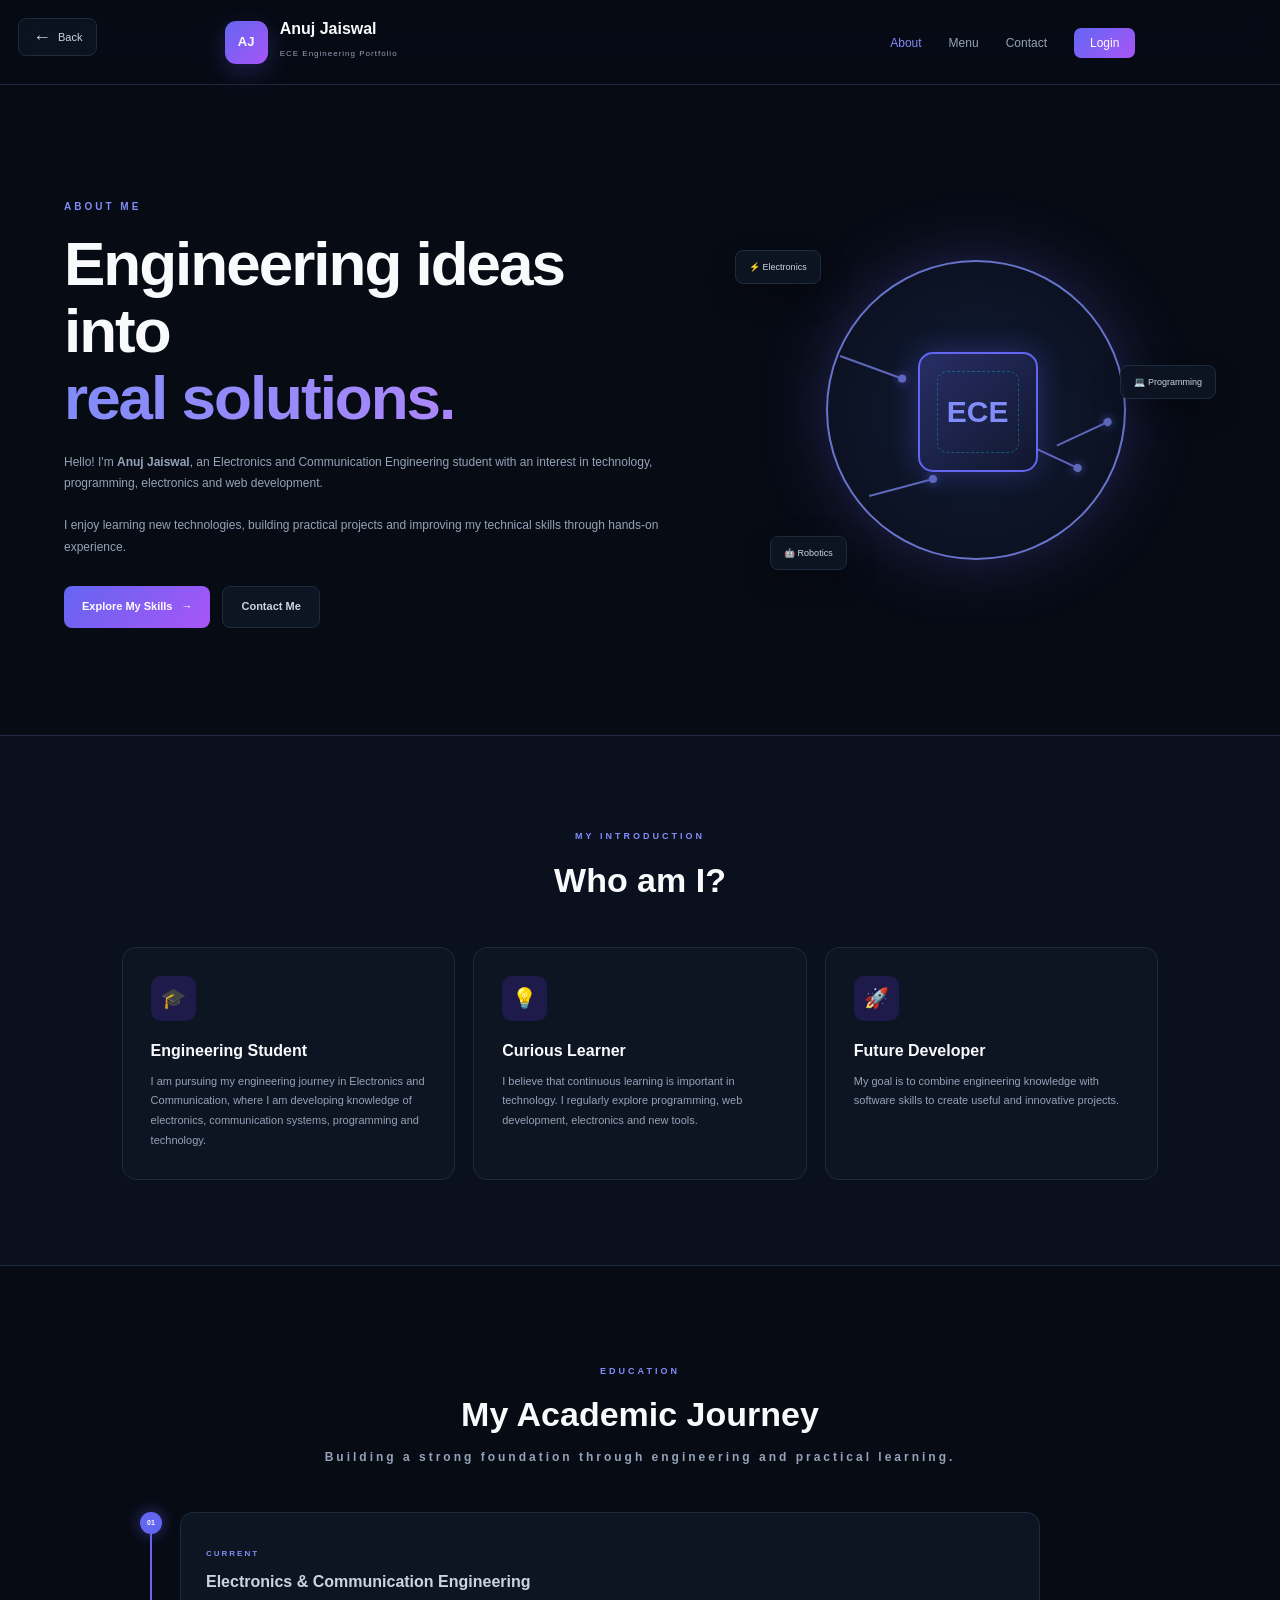
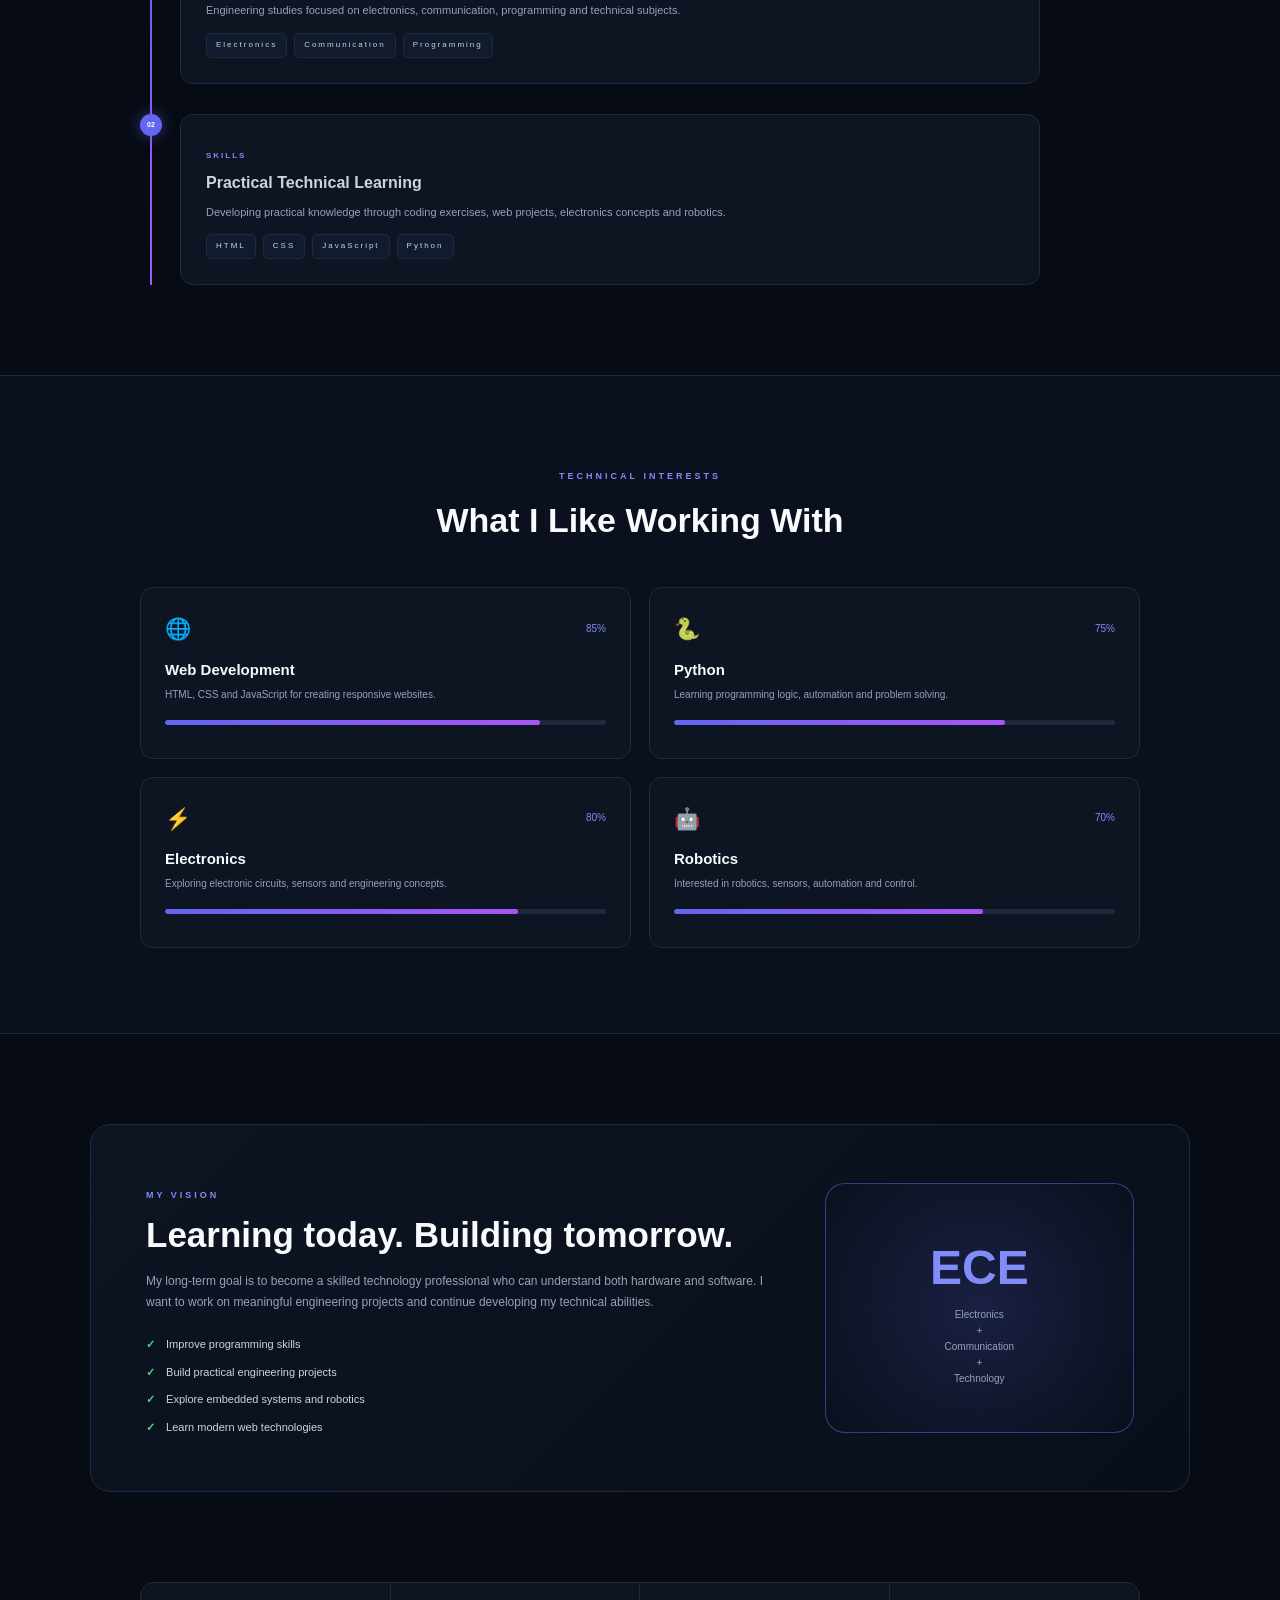
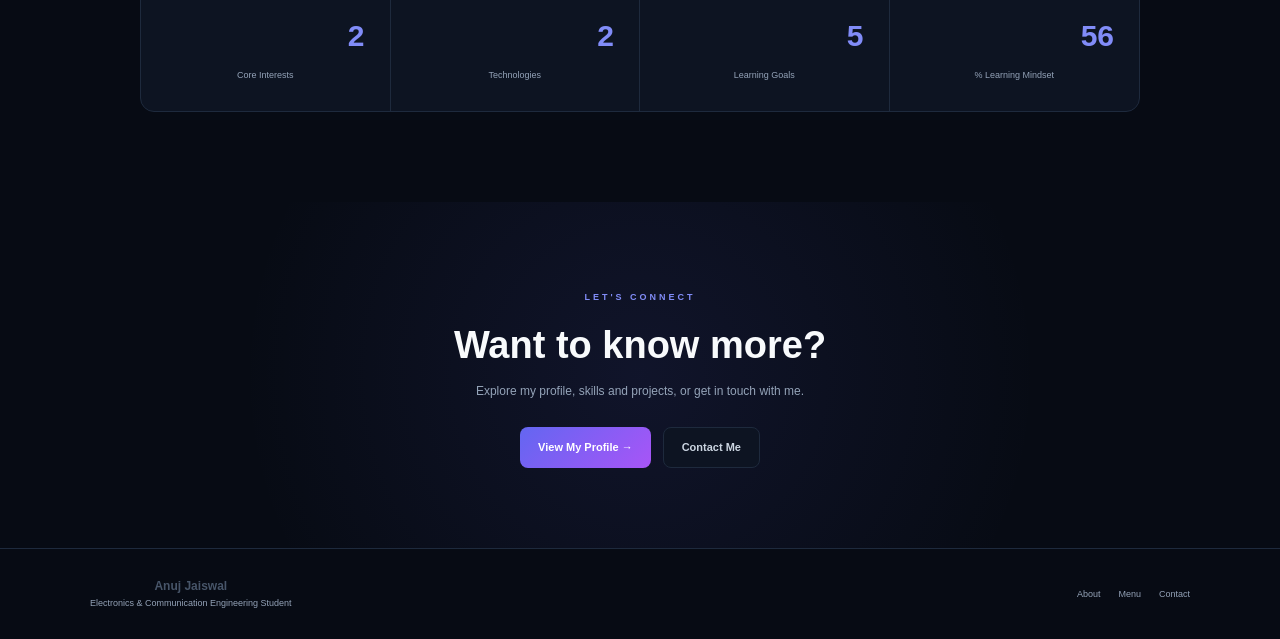
==== about.html @ 1e44d14d "adding all files" ====
<!doctype html>
<html lang="en">
  <head>
    <meta charset="UTF-8" />

    <meta name="viewport" content="width=device-width, initial-scale=1.0" />

    <meta
      name="description"
      content="About Anuj Jaiswal - Electronics and Communication Engineering Student"
    />

    <title>About | Anuj Jaiswal</title>

    <link rel="stylesheet" href="style.css" />
  </head>

  <body>
    <!-- =========================================
     BACK BUTTON
========================================= -->

    <button id="backButton" class="back-button" aria-label="Go back">
      <span>←</span>
      <span>Back</span>
    </button>

    <!-- =========================================
     NAVBAR
========================================= -->

    <header class="header">
      <nav class="navbar">
        <div class="brand">
          <div class="brand-logo">AJ</div>

          <div>
            <h1>Anuj Jaiswal</h1>

            <small> ECE Engineering Portfolio </small>
          </div>
        </div>

        <button
          id="menuToggle"
          class="menu-toggle"
          aria-label="Open navigation"> 
        </button>

        <ul class="nav-links" id="navLinks">
          

          <li>
            <a href="about.html" class="active"> About </a>
          </li>

          <li>
            <a href="menu.html"> Menu </a>
          </li>

          <li>
            <a href="contact.html"> Contact </a>
          </li>

          <li>
            <a href="login.html" class="login-link"> Login </a>
          </li>
        </ul>
      </nav>
    </header>

    <!-- =========================================
     HERO
========================================= -->

    <main>
      <section class="about-hero">
        <div class="hero-text">
          <span class="section-label"> ABOUT ME </span>

          <h2>
            Engineering ideas into
            <span>real solutions.</span>
          </h2>

          <p>
            Hello! I'm <strong>Anuj Jaiswal</strong>, an Electronics and
            Communication Engineering student with an interest in technology,
            programming, electronics and web development.
          </p>

          <p>
            I enjoy learning new technologies, building practical projects and
            improving my technical skills through hands-on experience.
          </p>

          <div class="hero-buttons">
            <a href="menu.html" class="primary-btn">
              Explore My Skills
              <span>→</span>
            </a>

            <a href="contact.html" class="secondary-btn"> Contact Me </a>
          </div>
        </div>

        <!-- ECE VISUAL -->

        <div class="about-visual">
          <div class="visual-glow"></div>

          <div class="ece-circle">
            <div class="circuit circuit-1"></div>
            <div class="circuit circuit-2"></div>
            <div class="circuit circuit-3"></div>
            <div class="circuit circuit-4"></div>

            <div class="chip">
              <span> ECE </span>
            </div>
          </div>

          <div class="floating-tech tech-1">⚡ Electronics</div>

          <div class="floating-tech tech-2">💻 Programming</div>

          <div class="floating-tech tech-3">🤖 Robotics</div>
        </div>
      </section>

      <!-- =========================================
     INTRODUCTION
========================================= -->

      <section class="intro-section">
        <div class="section-heading">
          <span> MY INTRODUCTION </span>

          <h2>Who am I?</h2>
        </div>

        <div class="intro-grid">
          <div class="intro-card">
            <div class="card-icon">🎓</div>

            <h3>Engineering Student</h3>

            <p>
              I am pursuing my engineering journey in Electronics and
              Communication, where I am developing knowledge of electronics,
              communication systems, programming and technology.
            </p>
          </div>

          <div class="intro-card">
            <div class="card-icon">💡</div>

            <h3>Curious Learner</h3>

            <p>
              I believe that continuous learning is important in technology. I
              regularly explore programming, web development, electronics and
              new tools.
            </p>
          </div>

          <div class="intro-card">
            <div class="card-icon">🚀</div>

            <h3>Future Developer</h3>

            <p>
              My goal is to combine engineering knowledge with software skills
              to create useful and innovative projects.
            </p>
          </div>
        </div>
      </section>

      <!-- =========================================
     EDUCATION
========================================= -->

      <section class="education-section">
        <div class="section-heading">
          <span> EDUCATION </span>

          <h2>My Academic Journey</h2>

          <p>
            Building a strong foundation through engineering and practical
            learning.
          </p>
        </div>

        <div class="timeline">
          <div class="timeline-item">
            <div class="timeline-dot">01</div>

            <div class="timeline-content">
              <span> CURRENT </span>

              <h3>Electronics & Communication Engineering</h3>

              <p>
                Engineering studies focused on electronics, communication,
                programming and technical subjects.
              </p>

              <div class="tags">
                <span> Electronics </span>

                <span> Communication </span>

                <span> Programming </span>
              </div>
            </div>
          </div>

          <div class="timeline-item">
            <div class="timeline-dot">02</div>

            <div class="timeline-content">
              <span> SKILLS </span>

              <h3>Practical Technical Learning</h3>

              <p>
                Developing practical knowledge through coding exercises, web
                projects, electronics concepts and robotics.
              </p>

              <div class="tags">
                <span> HTML </span>

                <span> CSS </span>

                <span> JavaScript </span>

                <span> Python </span>
              </div>
            </div>
          </div>
        </div>
      </section>

      <!-- =========================================
     SKILLS
========================================= -->

      <section class="skills-section">
        <div class="section-heading">
          <span> TECHNICAL INTERESTS </span>

          <h2>What I Like Working With</h2>
        </div>

        <div class="skills-grid">
          <div class="skill-card">
            <div class="skill-top">
              <span class="skill-icon"> 🌐 </span>

              <span> 85% </span>
            </div>

            <h3>Web Development</h3>

            <p>HTML, CSS and JavaScript for creating responsive websites.</p>

            <div class="progress">
              <div class="progress-bar" data-width="85"></div>
            </div>
          </div>

          <div class="skill-card">
            <div class="skill-top">
              <span class="skill-icon"> 🐍 </span>

              <span> 75% </span>
            </div>

            <h3>Python</h3>

            <p>Learning programming logic, automation and problem solving.</p>

            <div class="progress">
              <div class="progress-bar" data-width="75"></div>
            </div>
          </div>

          <div class="skill-card">
            <div class="skill-top">
              <span class="skill-icon"> ⚡ </span>

              <span> 80% </span>
            </div>

            <h3>Electronics</h3>

            <p>
              Exploring electronic circuits, sensors and engineering concepts.
            </p>

            <div class="progress">
              <div class="progress-bar" data-width="80"></div>
            </div>
          </div>

          <div class="skill-card">
            <div class="skill-top">
              <span class="skill-icon"> 🤖 </span>

              <span> 70% </span>
            </div>

            <h3>Robotics</h3>

            <p>Interested in robotics, sensors, automation and control.</p>

            <div class="progress">
              <div class="progress-bar" data-width="70"></div>
            </div>
          </div>
        </div>
      </section>

      <!-- =========================================
     GOALS
========================================= -->

      <section class="goals-section">
        <div class="goals-content">
          <span> MY VISION </span>

          <h2>Learning today. Building tomorrow.</h2>

          <p>
            My long-term goal is to become a skilled technology professional who
            can understand both hardware and software. I want to work on
            meaningful engineering projects and continue developing my technical
            abilities.
          </p>

          <div class="goal-list">
            <div>
              <span>✓</span>
              Improve programming skills
            </div>

            <div>
              <span>✓</span>
              Build practical engineering projects
            </div>

            <div>
              <span>✓</span>
              Explore embedded systems and robotics
            </div>

            <div>
              <span>✓</span>
              Learn modern web technologies
            </div>
          </div>
        </div>

        <div class="goal-box">
          <div class="goal-number">ECE</div>

          <p>
            Electronics
            <br />
            +
            <br />
            Communication
            <br />
            +
            <br />
            Technology
          </p>
        </div>
      </section>

      <!-- =========================================
     STATS
========================================= -->

      <section class="stats-section">
        <div class="stat">
          <strong class="counter" data-target="4"> 0 </strong>

          <span> Core Interests </span>
        </div>

        <div class="stat">
          <strong class="counter" data-target="5"> 0 </strong>

          <span> Technologies </span>
        </div>

        <div class="stat">
          <strong class="counter" data-target="10"> 0 </strong>

          <span> Learning Goals </span>
        </div>

        <div class="stat">
          <strong class="counter" data-target="100"> 0 </strong>

          <span> % Learning Mindset </span>
        </div>
      </section>

      <!-- =========================================
     CTA
========================================= -->

      <section class="about-cta">
        <span> LET'S CONNECT </span>

        <h2>Want to know more?</h2>

        <p>Explore my profile, skills and projects, or get in touch with me.</p>

        <div class="cta-buttons">
          <a href="menu.html" class="primary-btn"> View My Profile → </a>

          <a href="contact.html" class="secondary-btn"> Contact Me </a>
        </div>
      </section>
    </main>

    <!-- =========================================
     FOOTER
========================================= -->

    <footer>
      <div class="footer-content">
        <div>
          <strong> Anuj Jaiswal </strong>

          <p>Electronics & Communication Engineering Student</p>
        </div>

        <div class="footer-links">
          <a href="about.html"> About </a>

          <a href="menu.html"> Menu </a>

          <a href="contact.html"> Contact </a>
        </div>
      </div>
    </footer>

    <script src="about.js"></script>
  </body>
</html>
---- style.css ----
/* =========================================
   RESET
========================================= */

* {
    margin: 0;
    padding: 0;
    box-sizing: border-box;
}


html {
    scroll-behavior: smooth;
}


body {

    font-family:
        "Segoe UI",
        Arial,
        sans-serif;

    background: #070b14;

    color: #f8fafc;

    line-height: 1.6;
}


/* =========================================
   VARIABLES
========================================= */

:root {

    --bg: #070b14;

    --surface: #0d1422;

    --surface-light: #111b2d;

    --border: #1e2a3d;

    --primary: #6366f1;

    --primary-light: #818cf8;

    --purple: #a855f7;

    --text: #f8fafc;

    --muted: #94a3b8;

}


/* =========================================
   NAVBAR
========================================= */

.Header {

    position: sticky;

    top: 0;

    z-index: 1000;

    background:
        rgba(7, 11, 20, 0.9);

    backdrop-filter: blur(15px);

    border-bottom:
        1px solid var(--border);
}


.navbar {

    width: min(1200px, 90%);

    height: 78px;

    margin: auto;

    display: flex;

    align-items: center;

    justify-content: space-between;
}


/* Brand */

.brand {

    display: flex;

    align-items: center;

    gap: 12px;
}


.brand-logo {

    width: 45px;

    height: 45px;

    display: flex;

    align-items: center;

    justify-content: center;

    border-radius: 12px;

    background:
        linear-gradient(
            135deg,
            var(--primary),
            var(--purple)
        );

    font-weight: 800;

    font-size: 14px;

    box-shadow:
        0 8px 25px
        rgba(99, 102, 241, 0.25);
}


.brand h1 {

    font-size: 17px;

    line-height: 1.2;
}


.brand span {

    color: var(--muted);

    font-size: 9px;

    letter-spacing: 1px;
}


/* Navigation */

.link {

    list-style: none;

    display: flex;

    align-items: center;

    gap: 28px;
}


.link a {

    text-decoration: none;

    color: var(--muted);

    font-size: 13px;

    transition: 0.25s;
}


.link a:hover {

    color: white;
}


.login-button {

    padding: 9px 18px;

    border-radius: 7px;

    color: white !important;

    background:
        linear-gradient(
            135deg,
            var(--primary),
            var(--purple)
        );
}


/* Mobile menu */

.menu-toggle {

    display: none;

    border: none;

    background: none;

    color: white;

    font-size: 25px;

    cursor: pointer;
}


/* =========================================
   HERO
========================================= */

.hero {

    width: min(1200px, 90%);

    min-height: 650px;

    margin: auto;

    display: grid;

    grid-template-columns: 1.1fr 0.9fr;

    align-items: center;

    gap: 50px;
}


.welcome {

    color: var(--primary-light);

    font-size: 11px;

    letter-spacing: 4px;

    font-weight: 700;
}


.hero h2 {

    margin-top: 15px;

    font-size:
        clamp(42px, 6vw, 70px);

    line-height: 1.05;

    letter-spacing: -2px;
}


.hero h2 span {

    display: block;

    background:
        linear-gradient(
            90deg,
            #818cf8,
            #c084fc
        );

    -webkit-background-clip: text;

    background-clip: text;

    color: transparent;
}


.hero h3 {

    margin-top: 18px;

    color: #cbd5e1;

    font-size: 19px;

    font-weight: 500;
}


.hero-content > p {

    max-width: 620px;

    margin-top: 20px;

    color: var(--muted);

    font-size: 14px;

    line-height: 1.8;
}


/* =========================================
   BUTTONS
========================================= */

.hero-buttons,
.cta-buttons {

    display: flex;

    gap: 12px;

    margin-top: 30px;
}


.primary-btn,
.secondary-btn {

    display: inline-flex;

    align-items: center;

    justify-content: center;

    gap: 10px;

    padding: 12px 20px;

    border-radius: 8px;

    text-decoration: none;

    font-size: 12px;

    font-weight: 700;

    transition: 0.25s;
}


.primary-btn {

    color: white;

    background:
        linear-gradient(
            135deg,
            var(--primary),
            var(--purple)
        );
}


.primary-btn:hover {

    transform: translateY(-3px);

    box-shadow:
        0 12px 30px
        rgba(99, 102, 241, 0.25);
}


.secondary-btn {

    color: #cbd5e1;

    border:
        1px solid var(--border);

    background: var(--surface);
}


.secondary-btn:hover {

    border-color: var(--primary);

    color: white;

    transform: translateY(-3px);
}


/* =========================================
   QUICK INFO
========================================= */

.quick-info {

    display: flex;

    gap: 40px;

    margin-top: 40px;
}


.quick-info div {

    display: flex;

    flex-direction: column;
}


.quick-info strong {

    color: white;

    font-size: 16px;
}


.quick-info span {

    color: var(--muted);

    font-size: 10px;
}


/* =========================================
   HERO IMAGE
========================================= */

.hero-image-area {

    position: relative;

    height: 500px;

    display: flex;

    justify-content: center;

    align-items: center;
}


.circle-bg {

    position: absolute;

    width: 400px;

    height: 400px;

    border-radius: 50%;

    background:
        radial-gradient(
            circle,
            rgba(99, 102, 241, 0.25),
            transparent 65%
        );
}


.image-circle {

    width: 340px;

    height: 340px;

    border-radius: 50%;

    overflow: hidden;

    position: relative;

    z-index: 2;

    padding: 7px;

    background:
        linear-gradient(
            135deg,
            var(--primary),
            var(--purple)
        );

    box-shadow:
        0 0 70px
        rgba(99, 102, 241, 0.25);
}


.image-circle img {

    width: 100%;

    height: 100%;

    object-fit: cover;

    border-radius: 50%;

    display: block;

    background: #111827;
}


/* =========================================
   FLOATING CARDS
========================================= */

.floating-card {

    position: absolute;

    z-index: 5;

    display: flex;

    align-items: center;

    gap: 10px;

    padding: 12px 15px;

    border-radius: 10px;

    background:
        rgba(13, 20, 34, 0.95);

    border:
        1px solid var(--border);

    box-shadow:
        0 15px 35px
        rgba(0, 0, 0, 0.3);
}


.floating-icon {

    font-size: 18px;
}


.floating-card strong {

    display: block;

    font-size: 11px;
}


.floating-card small {

    color: var(--muted);

    font-size: 8px;
}


.card-one {

    top: 80px;

    left: 0;
}


.card-two {

    bottom: 80px;

    right: 0;
}


/* =========================================
   PURPOSE
========================================= */

.purpose-section {

    padding: 90px 5%;

    background:
        #0a101d;

    border-top:
        1px solid var(--border);

    border-bottom:
        1px solid var(--border);
}


.section-title {

    text-align: center;

    max-width: 650px;

    margin: auto;
}


.section-title > span {

    color: var(--primary-light);

    font-size: 10px;

    font-weight: 700;

    letter-spacing: 3px;
}


.section-title h2 {

    font-size: 36px;

    margin: 8px 0;
}


.section-title p {

    color: var(--muted);

    font-size: 13px;
}


.purpose-grid {

    width: min(1100px, 90%);

    margin: 45px auto 0;

    display: grid;

    grid-template-columns:
        repeat(3, 1fr);

    gap: 20px;
}


.purpose-card {

    padding: 30px;

    border:
        1px solid var(--border);

    border-radius: 14px;

    background: var(--surface);

    transition: 0.3s;
}


.purpose-card:hover {

    transform: translateY(-6px);

    border-color:
        rgba(99, 102, 241, 0.6);
}


.purpose-icon {

    width: 45px;

    height: 45px;

    display: flex;

    align-items: center;

    justify-content: center;

    border-radius: 10px;

    background: #1e1b4b;

    font-size: 20px;

    margin-bottom: 18px;
}


.purpose-card h3 {

    font-size: 17px;

    margin-bottom: 8px;
}


.purpose-card p {

    color: var(--muted);

    font-size: 12px;

    line-height: 1.7;
}


/* =========================================
   ECE SECTION
========================================= */

.ece-section {

    width: min(1100px, 90%);

    margin: 90px auto;

    padding: 55px;

    border:
        1px solid var(--border);

    border-radius: 20px;

    display: grid;

    grid-template-columns:
        1fr 0.7fr;

    align-items: center;

    gap: 60px;

    background:
        linear-gradient(
            135deg,
            #0d1422,
            #0a101d
        );
}


.ece-content > span {

    color: var(--primary-light);

    font-size: 10px;

    font-weight: 700;

    letter-spacing: 3px;
}


.ece-content h2 {

    margin: 10px 0 15px;

    font-size: 34px;

    line-height: 1.2;
}


.ece-content p {

    color: var(--muted);

    font-size: 13px;

    line-height: 1.8;
}


.technology-list {

    display: flex;

    flex-wrap: wrap;

    gap: 8px;

    margin-top: 25px;
}


.technology-list span {

    padding: 7px 11px;

    border-radius: 6px;

    background: #111b2d;

    border:
        1px solid var(--border);

    color: #cbd5e1;

    font-size: 10px;
}


/* ECE circuit */

.ece-box {

    height: 280px;

    position: relative;

    display: flex;

    justify-content: center;

    align-items: center;
}


.circuit-circle {

    width: 170px;

    height: 170px;

    border-radius: 50%;

    display: flex;

    align-items: center;

    justify-content: center;

    border:
        2px solid var(--primary);

    background:
        radial-gradient(
            circle,
            rgba(99, 102, 241, 0.2),
            #0b1120
        );

    box-shadow:
        0 0 60px
        rgba(99, 102, 241, 0.2);

    font-size: 35px;

    font-weight: 800;

    color: var(--primary-light);
}


.circuit-line {

    position: absolute;

    height: 2px;

    background: var(--primary);

    opacity: 0.6;
}


.line-one {

    width: 100px;

    top: 65px;

    right: 0;
}


.line-two {

    width: 80px;

    bottom: 65px;

    left: 0;
}


.line-three {

    width: 55px;

    top: 50%;

    right: -10px;
}


/* =========================================
   CTA
========================================= */

.cta {

    text-align: center;

    padding: 80px 20px;

    background:
        radial-gradient(
            circle,
            rgba(99, 102, 241, 0.1),
            transparent 55%
        );
}


.cta > span {

    color: var(--primary-light);

    font-size: 10px;

    letter-spacing: 3px;

    font-weight: 700;
}


.cta h2 {

    font-size: 40px;

    margin: 8px 0;
}


.cta p {

    color: var(--muted);

    font-size: 13px;
}


.cta-buttons {

    justify-content: center;
}


/* =========================================
   FOOTER
========================================= */

footer {

    border-top:
        1px solid var(--border);

    padding: 30px 0;
}


.footer-content {

    width: min(1200px, 90%);

    margin: auto;

    display: flex;

    justify-content: space-between;

    align-items: center;

    gap: 20px;
}


.footer-content strong {

    font-size: 13px;
}


.footer-content p {

    color: var(--muted);

    font-size: 9px;
}


.footer-links {

    display: flex;

    gap: 18px;
}


.footer-links a {

    color: var(--muted);

    text-decoration: none;

    font-size: 10px;
}


.footer-links a:hover {

    color: white;
}


.copyright {

    text-align: right;
}


/* =========================================
   RESPONSIVE
========================================= */

@media (max-width: 850px) {

    .link {

        display: none;

        position: absolute;

        top: 78px;

        left: 0;

        width: 100%;

        padding: 25px;

        flex-direction: column;

        background: #0b1120;

        border-bottom:
            1px solid var(--border);
    }


    .link.show {

        display: flex;
    }


    .menu-toggle {

        display: block;
    }


    .hero {

        grid-template-columns: 1fr;

        padding: 70px 0;

        text-align: center;
    }


    .hero-content > p {

        margin-left: auto;

        margin-right: auto;
    }


    .hero-buttons,
    .quick-info {

        justify-content: center;
    }


    .hero-image-area {

        height: 400px;
    }


    .purpose-grid {

        grid-template-columns: 1fr;
    }


    .ece-section {

        grid-template-columns: 1fr;

        padding: 35px;

        text-align: center;
    }


    .technology-list {

        justify-content: center;
    }


    .footer-content {

        flex-direction: column;

        text-align: center;
    }


    .copyright {

        text-align: center;
    }

}


@media (max-width: 500px) {

    .navbar {

        width: 92%;
    }


    .brand-text {

        display: none;
    }


    .hero h2 {

        font-size: 42px;
    }


    .hero h3 {

        font-size: 16px;
    }


    .hero-buttons {

        flex-direction: column;
    }


    .quick-info {

        gap: 20px;
    }


    .image-circle {

        width: 280px;

        height: 280px;
    }


    .circle-bg {

        width: 320px;

        height: 320px;
    }


    .floating-card {

        transform: scale(0.85);
    }


    .card-one {

        left: -10px;
    }


    .card-two {

        right: -10px;
    }


    .ece-section {

        padding: 25px;
    }


    .ece-content h2 {

        font-size: 28px;
    }


    .cta h2 {

        font-size: 30px;
    }

}



/* =====================================================
   ECE PROFESSIONAL LOGIN PAGE
===================================================== */


/* =====================================================
   RESET
===================================================== */

* {
    margin: 0;
    padding: 0;
    box-sizing: border-box;
}


/* =====================================================
   BODY
===================================================== */

body {

    font-family:
        "Segoe UI",
        Arial,
        sans-serif;

    min-height: 100vh;

    overflow: hidden;

    color: white;

    background:
        radial-gradient(
            circle at 15% 20%,
            rgba(0, 217, 255, 0.13),
            transparent 30%
        ),

        radial-gradient(
            circle at 85% 80%,
            rgba(99, 102, 241, 0.15),
            transparent 35%
        ),

        #050914;

}


/* =====================================================
   BACK BUTTON
===================================================== */

.back-btn {

    position: fixed;

    top: 25px;
    left: 25px;

    z-index: 9999;

    display: flex;

    align-items: center;

    gap: 8px;

    padding: 10px 16px;

    border:
        1px solid
        rgba(99, 102, 241, 0.4);

    border-radius: 10px;

    background:
        rgba(10, 17, 31, 0.88);

    backdrop-filter:
        blur(12px);

    color: #cbd5e1;

    font-size: 13px;

    font-weight: 600;

    cursor: pointer;

    box-shadow:
        0 8px 25px
        rgba(0, 0, 0, 0.3);

    transition:
        0.3s ease;

}


.back-arrow {

    font-size: 21px;

    line-height: 1;

}


.back-btn:hover {

    color: white;

    background:
        linear-gradient(
            135deg,
            #4f46e5,
            #7c3aed
        );

    border-color:
        #818cf8;

    transform:
        translateX(-4px);

    box-shadow:
        0 10px 30px
        rgba(99, 102, 241, 0.4);

}


.back-btn:active {

    transform:
        translateX(-4px)
        scale(0.94);

}


/* =====================================================
   CIRCUIT BACKGROUND
===================================================== */

.circuit {

    position: absolute;

    height: 2px;

    background:
        linear-gradient(
            90deg,
            transparent,
            #00d9ff,
            transparent
        );

    opacity: 0.45;

    animation:
        circuitGlow 3s
        infinite ease-in-out;

}


.circuit::after {

    content: "";

    position: absolute;

    width: 8px;
    height: 8px;

    right: 0;
    top: -3px;

    border-radius: 50%;

    background: #00eaff;

    box-shadow:
        0 0 10px #00eaff,
        0 0 25px #00eaff;

}


.circuit-1 {

    width: 350px;

    top: 20%;

    left: -50px;

    transform:
        rotate(20deg);

}


.circuit-2 {

    width: 300px;

    right: -40px;

    top: 30%;

    transform:
        rotate(-25deg);

}


.circuit-3 {

    width: 400px;

    bottom: 15%;

    left: -80px;

    transform:
        rotate(-15deg);

}


.circuit-4 {

    width: 250px;

    right: 5%;

    bottom: 18%;

    transform:
        rotate(25deg);

}


@keyframes circuitGlow {

    0%,
    100% {
        opacity: 0.2;
    }

    50% {
        opacity: 0.8;
    }

}


/* =====================================================
   ELECTRONIC NODES
===================================================== */

.node {

    position: absolute;

    width: 9px;
    height: 9px;

    border-radius: 50%;

    background: #00eaff;

    box-shadow:
        0 0 10px #00eaff,
        0 0 30px
        rgba(0, 234, 255, 0.7);

    animation:
        pulse 2s
        infinite alternate;

}


.node-1 {
    top: 15%;
    left: 18%;
}

.node-2 {
    top: 25%;
    right: 15%;
}

.node-3 {
    bottom: 20%;
    left: 12%;
}

.node-4 {
    bottom: 12%;
    right: 20%;
}

.node-5 {
    top: 70%;
    right: 8%;
}


@keyframes pulse {

    from {

        transform:
            scale(0.7);

        opacity: 0.4;

    }

    to {

        transform:
            scale(1.3);

        opacity: 1;

    }

}


/* =====================================================
   ELECTRONIC CHIPS
===================================================== */

.chip {

    position: absolute;

    display: flex;

    align-items: center;

    justify-content: center;

    width: 65px;
    height: 65px;

    border:
        1px solid #1d4ed8;

    background:
        linear-gradient(
            135deg,
            #111827,
            #172554
        );

    color: #60a5fa;

    font-size: 11px;

    font-weight: bold;

    border-radius: 8px;

    box-shadow:
        0 0 20px
        rgba(37, 99, 235, 0.25);

    animation:
        floatChip 5s
        infinite ease-in-out;

}


.chip::before {

    content: "";

    position: absolute;

    width: 80px;
    height: 80px;

    border:
        1px dashed
        rgba(0, 234, 255, 0.3);

    border-radius: 10px;

}


.chip-1 {

    top: 12%;
    right: 12%;

}


.chip-2 {

    bottom: 13%;
    left: 12%;

}


.chip-3 {

    top: 70%;
    left: 7%;

}


@keyframes floatChip {

    0%,
    100% {

        transform:
            translateY(0)
            rotate(0deg);

    }

    50% {

        transform:
            translateY(-12px)
            rotate(3deg);

    }

}


/* =====================================================
   LOGIN CONTAINER
===================================================== */

.login-container {

    position: relative;

    z-index: 10;

    min-height: 100vh;

    display: flex;

    justify-content: center;

    align-items: center;

    padding: 20px;

}


/* =====================================================
   LOGIN BOX
===================================================== */

.login-box {

    width: 400px;

    padding: 40px;

    border-radius: 20px;

    background:
        rgba(10, 17, 31, 0.90);

    border:
        1px solid
        rgba(99, 102, 241, 0.35);

    backdrop-filter:
        blur(18px);

    box-shadow:

        0 25px 80px
        rgba(0, 0, 0, 0.55),

        0 0 50px
        rgba(99, 102, 241, 0.08);

    animation:
        loginAppear
        0.7s ease;

}


@keyframes loginAppear {

    from {

        opacity: 0;

        transform:
            translateY(25px)
            scale(0.97);

    }

    to {

        opacity: 1;

        transform:
            translateY(0)
            scale(1);

    }

}


/* =====================================================
   ELECTRONICS ICON
===================================================== */

.electronics-icon {

    width: 65px;
    height: 65px;

    margin:
        0 auto 15px;

    display: flex;

    align-items: center;

    justify-content: center;

    border-radius: 50%;

    background:
        linear-gradient(
            135deg,
            #1e3a8a,
            #4c1d95
        );

    border:
        2px solid #6366f1;

    box-shadow:
        0 0 30px
        rgba(99, 102, 241, 0.4);

    font-size: 28px;

    animation:
        iconPulse 3s
        infinite;

}


@keyframes iconPulse {

    0%,
    100% {

        box-shadow:
            0 0 20px
            rgba(99, 102, 241, 0.3);

    }

    50% {

        box-shadow:
            0 0 40px
            rgba(0, 217, 255, 0.4);

    }

}


/* =====================================================
   HEADING
===================================================== */

.login-box h1 {

    text-align: center;

    font-size: 29px;

    margin-bottom: 8px;

    background:
        linear-gradient(
            90deg,
            #ffffff,
            #93c5fd
        );

    color: transparent;

    background-clip: text;

    -webkit-background-clip: text;

}


.subtitle {

    text-align: center;

    color: #94a3b8;

    font-size: 11px;

    margin-bottom: 30px;

}


/* =====================================================
   INPUT GROUP
===================================================== */

.input-group {

    margin-bottom: 20px;

}


.input-group label {

    display: block;

    margin-bottom: 8px;

    color: #cbd5e1;

    font-size: 11px;

    font-weight: 600;

}


/* =====================================================
   INPUT BOX
===================================================== */

.input-box {

    position: relative;

    display: flex;

    align-items: center;

}


.input-icon {

    position: absolute;

    left: 13px;

    font-size: 15px;

    z-index: 2;

    opacity: 0.8;

}


input[type="email"],
input[type="password"] {

    width: 100%;

    padding:
        13px
        42px;

    background:
        #0b1220;

    border:
        1px solid
        #263449;

    border-radius: 9px;

    color: white;

    font-size: 13px;

    outline: none;

    transition:
        0.3s;

}


input::placeholder {

    color: #64748b;

}


input[type="email"]:focus,
input[type="password"]:focus {

    border-color:
        #6366f1;

    box-shadow:

        0 0 0 3px
        rgba(99, 102, 241, 0.1),

        0 0 15px
        rgba(99, 102, 241, 0.1);

}


/* =====================================================
   PASSWORD EYE BUTTON
===================================================== */

.eye-btn {

    position: absolute;

    right: 8px;

    top: 50%;

    transform:
        translateY(-50%);

    width: 35px;
    height: 35px;

    padding: 0;

    border: none;

    background: transparent;

    color: #94a3b8;

    cursor: pointer;

    display: flex;

    align-items: center;

    justify-content: center;

    font-size: 16px;

    transition: 0.2s;

}


.eye-btn:hover {

    color: #60a5fa;

    transform:
        translateY(-50%)
        scale(1.1);

}


/* =====================================================
   OPTIONS
===================================================== */

.options {

    display: flex;

    justify-content:
        space-between;

    align-items: center;

    margin-bottom: 25px;

    font-size: 10px;

}


.remember {

    display: flex;

    align-items: center;

    gap: 6px;

    color: #94a3b8;

}


.remember input {

    accent-color:
        #6366f1;

}


.options a {

    color: #818cf8;

    text-decoration: none;

}


.options a:hover {

    color: #a5b4fc;

}


/* =====================================================
   LOGIN BUTTON
===================================================== */

.login-btn {

    width: 100%;

    padding: 13px;

    border: none;

    border-radius: 9px;

    background:
        linear-gradient(
            135deg,
            #4f46e5,
            #7c3aed
        );

    color: white;

    font-size: 14px;

    font-weight: 700;

    cursor: pointer;

    transition:
        0.3s;

    box-shadow:
        0 8px 20px
        rgba(99, 102, 241, 0.25);

}


.login-btn:hover {

    transform:
        translateY(-2px);

    box-shadow:
        0 12px 30px
        rgba(99, 102, 241, 0.4);

}


.login-arrow {

    margin-left: 8px;

    transition: 0.3s;

}


.login-btn:hover
.login-arrow {

    margin-left: 14px;

}


/* =====================================================
   MESSAGE
===================================================== */

.message {

    text-align: center;

    min-height: 18px;

    margin-top: 15px;

    font-size: 10px;

}


/* =====================================================
   SIGNUP
===================================================== */

.signup {

    text-align: center;

    margin-top: 20px;

    color: #64748b;

    font-size: 10px;

}


.signup a {

    color: #818cf8;

    text-decoration: none;

    font-weight: 600;

}


.signup a:hover {

    text-decoration: underline;

}


/* =====================================================
   FOOTER
===================================================== */

.login-footer {

    display: flex;

    justify-content: center;

    align-items: center;

    gap: 8px;

    margin-top: 25px;

    padding-top: 18px;

    border-top:
        1px solid
        #1e293b;

}


.login-footer span {

    color: #00d9ff;

}


.login-footer p {

    color: #475569;

    font-size: 8px;

    letter-spacing: 1px;

}


/* =====================================================
   MOBILE
===================================================== */

@media (max-width: 500px) {

    body {

        overflow: auto;

    }


    .login-container {

        padding: 20px;

    }


    .login-box {

        width: 100%;

        padding: 30px 25px;

    }


    .chip {

        display: none;

    }


    .back-btn {

        top: 15px;

        left: 15px;

        width: 40px;
        height: 40px;

        padding: 0;

        justify-content: center;

    }


    .back-btn span:not(.back-arrow) {

        display: none;

    }

}




/* =========================================================
   STUDENT PORTFOLIO DASHBOARD
   PROFESSIONAL CSS
========================================================= */


/* =========================================================
   RESET & VARIABLES
========================================================= */

* {
    margin: 0;
    padding: 0;
    box-sizing: border-box;
}

:root {
    --bg: #070b14;
    --sidebar: #0b1120;
    --card: #101827;
    --card-light: #151f31;
    --border: #202d42;

    --primary: #6366f1;
    --primary-light: #818cf8;
    --purple: #a855f7;

    --text: #f8fafc;
    --muted: #94a3b8;

    --success: #22c55e;
    --warning: #f59e0b;
    --danger: #ef4444;

    --shadow: 0 20px 50px rgba(0, 0, 0, 0.25);
}


/* =========================================================
   BODY
========================================================= */

html {
    scroll-behavior: smooth;
}

body {
    font-family: "Segoe UI", Arial, sans-serif;

    background:
        radial-gradient(
            circle at 80% 10%,
            rgba(99, 102, 241, 0.10),
            transparent 30%
        ),
        var(--bg);

    color: var(--text);

    min-height: 100vh;
}


/* =========================================================
   DASHBOARD
========================================================= */

.dashboard {
    display: flex;
    min-height: 100vh;
}


/* =========================================================
   SIDEBAR
========================================================= */

.sidebar {
    width: 250px;
    height: 100vh;

    position: fixed;
    left: 0;
    top: 0;

    padding: 25px 16px;

    background:
        linear-gradient(
            180deg,
            #0b1120,
            #080d18
        );

    border-right: 1px solid var(--border);

    display: flex;
    flex-direction: column;

    z-index: 1000;
}


/* =========================================================
   LOGO
========================================================= */

.logo {
    display: flex;
    align-items: center;
    gap: 12px;

    padding: 5px 8px 28px;

    border-bottom: 1px solid var(--border);
}

.logo span {
    width: 42px;
    height: 42px;

    display: flex;
    align-items: center;
    justify-content: center;

    border-radius: 11px;

    background:
        linear-gradient(
            135deg,
            var(--primary),
            var(--purple)
        );

    font-size: 13px;
    font-weight: 800;

    box-shadow:
        0 8px 25px rgba(99, 102, 241, 0.25);
}

.logo h2 {
    font-size: 15px;
}


/* =========================================================
   SIDE PROFILE
========================================================= */

.side-profile {
    text-align: center;
    padding: 25px 0;
}

.profile-image {
    width: 72px;
    height: 72px;

    margin: auto;

    display: flex;
    align-items: center;
    justify-content: center;

    border-radius: 50%;

    background:
        linear-gradient(
            135deg,
            #1e293b,
            #312e81
        );

    border: 2px solid var(--primary);

    font-size: 30px;

    box-shadow:
        0 0 30px rgba(99, 102, 241, 0.25);
}

.side-profile h3 {
    margin-top: 10px;
    font-size: 14px;
}

.side-profile p {
    color: var(--muted);
    font-size: 10px;
}


/* =========================================================
   SIDEBAR MENU
========================================================= */

.sidebar nav {
    display: flex;
    flex-direction: column;
    gap: 6px;
}

.menu-btn {
    width: 100%;

    border: 1px solid transparent;
    background: transparent;

    color: var(--muted);

    padding: 12px 13px;

    border-radius: 9px;

    display: flex;
    align-items: center;

    gap: 12px;

    text-align: left;

    cursor: pointer;

    font-size: 11px;

    transition: 0.25s;
}

.menu-btn:hover {
    color: white;

    background:
        rgba(99, 102, 241, 0.08);
}

.menu-btn.active {
    color: white;

    background:
        linear-gradient(
            90deg,
            rgba(99, 102, 241, 0.20),
            rgba(168, 85, 247, 0.08)
        );

    border-color:
        rgba(99, 102, 241, 0.25);

    box-shadow:
        inset 3px 0 0 var(--primary);
}


/* =========================================================
   SIDEBAR BOTTOM
========================================================= */

.sidebar-bottom {
    margin-top: auto;

    text-align: center;

    padding-top: 20px;

    border-top: 1px solid var(--border);
}

.sidebar-bottom p {
    color: #64748b;
    font-size: 9px;
}


/* =========================================================
   MAIN CONTENT
========================================================= */

.main-content {
    margin-left: 250px;

    width: calc(100% - 250px);

    min-height: 100vh;

    padding: 0 40px 50px;
}


/* =========================================================
   TOP BAR
========================================================= */

.topbar {
    height: 90px;

    display: flex;

    align-items: center;

    justify-content: space-between;

    border-bottom: 1px solid var(--border);

    margin-bottom: 30px;
}

.topbar h2 {
    font-size: 20px;
}

.topbar p {
    color: var(--muted);

    font-size: 10px;

    margin-top: 2px;
}

.top-profile {
    padding: 10px 15px;

    border: 1px solid var(--border);

    border-radius: 9px;

    background:
        rgba(16, 24, 39, 0.7);

    font-size: 15px;

    cursor: pointer;

    transition: 0.2s;
}

.top-profile:hover {
    border-color: var(--primary);
}


/* =========================================================
   SECTIONS
========================================================= */

.section {
    display: none;

    animation:
        sectionIn 0.45s ease;
}

.section.active {
    display: block;
}

@keyframes sectionIn {

    from {
        opacity: 0;
        transform: translateY(15px);
    }

    to {
        opacity: 1;
        transform: translateY(0);
    }
}


/* =========================================================
   HERO
========================================================= */

.hero {
    min-height: 360px;

    display: grid;

    grid-template-columns:
        1fr 280px;

    align-items: center;

    gap: 40px;

    padding: 45px;

    border: 1px solid var(--border);

    border-radius: 18px;

    background:
        radial-gradient(
            circle at 90% 50%,
            rgba(99, 102, 241, 0.14),
            transparent 35%
        ),
        var(--card);

    box-shadow: var(--shadow);

    overflow: hidden;
}

.small-title {
    color: var(--primary-light);

    font-size: 9px;

    letter-spacing: 3px;

    font-weight: 700;
}

.hero h1 {
    font-size:
        clamp(32px, 5vw, 54px);

    line-height: 1.1;

    margin: 10px 0 15px;
}

.hero h1 span {
    background:
        linear-gradient(
            90deg,
            var(--primary-light),
            #c084fc
        );

    color: transparent;

    background-clip: text;

    -webkit-background-clip: text;
}

.hero-text > p:not(.small-title) {
    max-width: 650px;

    color: var(--muted);

    font-size: 12px;

    line-height: 1.8;
}


/* =========================================================
   HERO BUTTONS
========================================================= */

.buttons {
    display: flex;

    gap: 10px;

    margin-top: 25px;
}

.buttons button {
    border: 0;

    padding: 11px 18px;

    border-radius: 8px;

    background:
        linear-gradient(
            135deg,
            var(--primary),
            var(--purple)
        );

    color: white;

    font-weight: 600;

    font-size: 10px;

    cursor: pointer;

    transition: 0.25s;
}

.buttons button:hover {
    transform: translateY(-3px);

    box-shadow:
        0 12px 25px
        rgba(99, 102, 241, 0.25);
}

.buttons .outline {
    background: transparent;

    border: 1px solid var(--border);

    color: var(--muted);
}

.buttons .outline:hover {
    color: white;

    border-color: var(--primary);
}


/* =========================================================
   HERO IMAGE
========================================================= */

.hero-image {
    width: 220px;
    height: 220px;

    border-radius: 50%;

    display: flex;

    align-items: center;

    justify-content: center;

    margin: auto;

    font-size: 75px;

    background:
        radial-gradient(
            circle,
            #252d67,
            #111827
        );

    border: 2px solid var(--primary);

    box-shadow:
        0 0 70px
        rgba(99, 102, 241, 0.22);

    animation:
        floating 4s ease-in-out infinite;
}

@keyframes floating {

    0%,
    100% {
        transform: translateY(0);
    }

    50% {
        transform: translateY(-10px);
    }
}


/* =========================================================
   STATS
========================================================= */

.stats {
    display: grid;

    grid-template-columns:
        repeat(4, 1fr);

    gap: 15px;

    margin-top: 20px;
}

.stat-card {
    padding: 22px;

    border: 1px solid var(--border);

    border-radius: 13px;

    background: var(--card);

    transition: 0.3s;
}

.stat-card:hover {
    transform: translateY(-5px);

    border-color:
        rgba(99, 102, 241, 0.5);

    box-shadow: var(--shadow);
}

.stat-icon {
    font-size: 20px;
}

.stat-card h2 {
    font-size: 18px;

    margin-top: 10px;
}

.stat-card p {
    color: var(--muted);

    font-size: 9px;
}


/* =========================================================
   INFORMATION CARDS
========================================================= */

.info-grid {
    display: grid;

    grid-template-columns:
        1.4fr 1fr;

    gap: 18px;

    margin-top: 20px;
}

.info-card {
    padding: 27px;

    background: var(--card);

    border: 1px solid var(--border);

    border-radius: 13px;
}

.info-card h2 {
    font-size: 17px;

    margin-bottom: 12px;
}

.info-card p {
    color: var(--muted);

    font-size: 11px;

    line-height: 1.8;

    margin-bottom: 12px;
}

.interest-list {
    list-style: none;

    display: grid;

    grid-template-columns:
        1fr 1fr;

    gap: 10px;
}

.interest-list li {
    padding: 9px;

    border-radius: 7px;

    background: var(--card-light);

    color: #cbd5e1;

    font-size: 10px;
}


/* =========================================================
   SECTION HEADING
========================================================= */

.section-heading {
    margin-bottom: 30px;
}

.section-heading p {
    color: var(--primary-light);

    font-size: 9px;

    letter-spacing: 3px;

    font-weight: 700;
}

.section-heading h1 {
    font-size: 35px;

    margin-top: 5px;
}


/* =========================================================
   QUALIFICATION TIMELINE
========================================================= */

.timeline {
    position: relative;

    max-width: 900px;

    padding-left: 40px;
}

.timeline::before {
    content: "";

    position: absolute;

    left: 11px;

    top: 5px;

    bottom: 5px;

    width: 2px;

    background:
        linear-gradient(
            var(--primary),
            var(--purple)
        );
}

.timeline-item {
    position: relative;

    margin-bottom: 20px;
}

.timeline-icon {
    position: absolute;

    left: -40px;

    width: 24px;
    height: 24px;

    border-radius: 50%;

    display: flex;

    align-items: center;

    justify-content: center;

    background: var(--primary);

    font-size: 10px;

    box-shadow:
        0 0 15px
        rgba(99, 102, 241, 0.4);
}

.timeline-content {
    padding: 25px;

    border: 1px solid var(--border);

    border-radius: 13px;

    background: var(--card);

    transition: 0.3s;
}

.timeline-content:hover {
    transform: translateX(5px);

    border-color: var(--primary);
}

.timeline-content span {
    color: var(--primary-light);

    font-size: 8px;

    letter-spacing: 2px;
}

.timeline-content h2 {
    font-size: 16px;

    margin: 5px 0;
}

.timeline-content h3 {
    font-size: 11px;

    color: #cbd5e1;
}

.timeline-content p {
    color: var(--muted);

    font-size: 10px;

    margin-top: 8px;
}


/* =========================================================
   SKILLS
========================================================= */

.skills-container {
    display: grid;

    grid-template-columns:
        repeat(2, 1fr);

    gap: 15px;
}

.skill-card {
    padding: 23px;

    background: var(--card);

    border: 1px solid var(--border);

    border-radius: 12px;

    transition: 0.3s;
}

.skill-card:hover {
    transform: translateY(-4px);

    border-color:
        rgba(99, 102, 241, 0.5);
}

.skill-top {
    display: flex;

    justify-content: space-between;

    font-size: 11px;
}

.skill-top b {
    color: var(--primary-light);
}

.progress {
    height: 6px;

    background: #1e293b;

    border-radius: 10px;

    margin: 15px 0 9px;

    overflow: hidden;
}

.progress-bar {
    height: 100%;

    width: 0;

    border-radius: 10px;

    background:
        linear-gradient(
            90deg,
            var(--primary),
            var(--purple)
        );

    transition:
        width 1.3s ease;
}

.skill-card p {
    color: var(--muted);

    font-size: 9px;
}


/* =========================================================
   TOOLS
========================================================= */

.tools {
    margin-top: 25px;

    padding: 25px;

    border: 1px solid var(--border);

    border-radius: 13px;

    background: var(--card);
}

.tools h2 {
    font-size: 15px;

    margin-bottom: 15px;
}

.tool-list {
    display: flex;

    flex-wrap: wrap;

    gap: 8px;
}

.tool-list span {
    padding: 7px 12px;

    border-radius: 6px;

    background: var(--card-light);

    color: #cbd5e1;

    border: 1px solid var(--border);

    font-size: 9px;
}


/* =========================================================
   PROJECTS
========================================================= */

.project-grid {
    display: grid;

    grid-template-columns:
        repeat(2, 1fr);

    gap: 18px;
}

.project-card {
    padding: 27px;

    border: 1px solid var(--border);

    border-radius: 14px;

    background: var(--card);

    transition: 0.3s;

    position: relative;

    overflow: hidden;
}

.project-card::before {
    content: "";

    position: absolute;

    width: 100px;
    height: 100px;

    right: -50px;
    top: -50px;

    border-radius: 50%;

    background:
        rgba(99, 102, 241, 0.08);
}

.project-card:hover {
    transform: translateY(-6px);

    border-color: var(--primary);

    box-shadow: var(--shadow);
}

.project-icon {
    font-size: 25px;

    margin-bottom: 15px;
}

.project-card h2 {
    font-size: 16px;
}

.project-card p {
    color: var(--muted);

    font-size: 10px;

    line-height: 1.7;

    margin: 8px 0 15px;
}

.tags {
    display: flex;

    flex-wrap: wrap;

    gap: 6px;
}

.tags span {
    padding: 5px 8px;

    border-radius: 5px;

    background: #1e1b4b;

    color: var(--primary-light);

    font-size: 8px;
}


/* =========================================================
   PROFILE
========================================================= */

.profile-details {
    display: grid;

    grid-template-columns:
        280px 1fr;

    gap: 20px;
}

.profile-big {
    padding: 35px;

    text-align: center;

    border: 1px solid var(--border);

    border-radius: 14px;

    background: var(--card);
}

.big-avatar {
    width: 110px;
    height: 110px;

    margin: auto;

    border-radius: 50%;

    display: flex;

    align-items: center;

    justify-content: center;

    font-size: 50px;

    background:
        linear-gradient(
            135deg,
            #1e293b,
            #312e81
        );

    border: 2px solid var(--primary);
}

.profile-big h2 {
    margin-top: 15px;
}

.profile-big p {
    color: var(--muted);

    font-size: 10px;
}

.details {
    display: grid;

    grid-template-columns:
        1fr 1fr;

    gap: 12px;
}

.detail {
    padding: 20px;

    background: var(--card);

    border: 1px solid var(--border);

    border-radius: 11px;
}

.detail span {
    display: block;

    color: var(--muted);

    font-size: 9px;

    margin-bottom: 6px;
}

.detail b {
    font-size: 11px;

    color: #e2e8f0;
}


/* =========================================================
   SETTINGS
========================================================= */

.settings-box {
    max-width: 850px;

    background: var(--card);

    border: 1px solid var(--border);

    border-radius: 14px;

    padding: 10px 25px;
}

.setting-item {
    min-height: 90px;

    display: flex;

    align-items: center;

    justify-content: space-between;

    border-bottom: 1px solid var(--border);
}

.setting-item h3 {
    font-size: 12px;
}

.setting-item p {
    color: var(--muted);

    font-size: 9px;

    margin-top: 3px;
}


/* =========================================================
   SETTINGS SWITCH
========================================================= */

.switch {
    position: relative;

    width: 42px;
    height: 22px;
}

.switch input {
    display: none;
}

.slider {
    position: absolute;

    inset: 0;

    cursor: pointer;

    border-radius: 30px;

    background: #334155;

    transition: 0.3s;
}

.slider::before {
    content: "";

    position: absolute;

    width: 16px;
    height: 16px;

    left: 3px;
    top: 3px;

    border-radius: 50%;

    background: white;

    transition: 0.3s;
}

.switch input:checked + .slider {
    background: var(--primary);
}

.switch input:checked + .slider::before {
    transform: translateX(20px);
}


/* =========================================================
   SAVE SETTINGS BUTTON
========================================================= */

.save-btn {
    margin: 22px 0;

    padding: 10px 18px;

    border: none;

    border-radius: 7px;

    background:
        linear-gradient(
            135deg,
            var(--primary),
            var(--purple)
        );

    color: white;

    font-size: 10px;

    cursor: pointer;

    transition: 0.25s;
}

.save-btn:hover {
    transform: translateY(-2px);

    box-shadow:
        0 8px 20px
        rgba(99, 102, 241, 0.3);
}

#message {
    display: inline-block;

    margin-left: 10px;

    color: var(--success);

    font-size: 10px;
}


/* =========================================================
   BACK BUTTON - FIXED POSITION
========================================================= */

.back-btn {
    position: fixed;

    /*
       Sidebar width = 250px
       Button is placed just beside sidebar
    */
    left: 185px;
    top: 28px;

    width: 42px;
    height: 42px;

    display: flex;

    align-items: center;

    justify-content: center;

    border: 1px solid var(--border);

    border-radius: 10px;

    background:
        rgba(16, 24, 39, 0.95);

    backdrop-filter: blur(10px);

    color: white;

    font-size: 21px;

    font-weight: bold;

    cursor: pointer;

    z-index: 2000;

    box-shadow:
        0 8px 25px
        rgba(0, 0, 0, 0.30);

    transition:
        background 0.3s ease,
        border-color 0.3s ease,
        transform 0.3s ease,
        box-shadow 0.3s ease;
}


/* Back button hover */

.back-btn:hover {
    background: var(--primary);

    border-color:
        var(--primary-light);

    transform: translateX(-4px);

    box-shadow:
        0 10px 30px
        rgba(99, 102, 241, 0.35);
}


/* Back button click */

.back-btn:active {
    transform: scale(0.90);
}


/* =========================================================
   TABLET
========================================================= */

@media (max-width: 1000px) {

    .stats {
        grid-template-columns:
            repeat(2, 1fr);
    }

    .hero {
        grid-template-columns: 1fr;
    }

    .hero-image {
        width: 170px;
        height: 170px;

        font-size: 55px;
    }

    .info-grid {
        grid-template-columns: 1fr;
    }

    .profile-details {
        grid-template-columns: 1fr;
    }

    .back-btn {
        left: 265px;
        top: 22px;
    }
}


/* =========================================================
   MOBILE
========================================================= */

@media (max-width: 750px) {

    .sidebar {
        width: 70px;

        padding: 20px 10px;
    }

    .logo {
        justify-content: center;
    }

    .logo h2,
    .side-profile h3,
    .side-profile p,
    .menu-btn span,
    .sidebar-bottom {
        display: none;
    }

    .profile-image {
        width: 45px;
        height: 45px;

        font-size: 20px;
    }

    .menu-btn {
        justify-content: center;

        font-size: 17px;
    }

    .main-content {
        margin-left: 70px;

        width:
            calc(100% - 70px);

        padding:
            0 20px 40px;
    }

    /* Back button moves beside mobile sidebar */

    .back-btn {
        left: 82px;
        top: 18px;

        width: 38px;
        height: 38px;

        font-size: 19px;
    }

    .hero {
        padding: 30px;
    }

    .skills-container,
    .project-grid {
        grid-template-columns: 1fr;
    }

    .profile-details {
        grid-template-columns: 1fr;
    }

    .details {
        grid-template-columns: 1fr;
    }
}


/* =========================================================
   SMALL MOBILE
========================================================= */

@media (max-width: 500px) {

    .main-content {
        padding:
            0 12px 30px;
    }

    .topbar {
        height: 75px;
    }

    .topbar h2 {
        font-size: 16px;
    }

    .hero {
        padding: 25px;
    }

    .hero h1 {
        font-size: 34px;
    }

    .buttons {
        flex-direction: column;
    }

    .buttons button {
        width: 100%;
    }

    .stats {
        grid-template-columns: 1fr;
    }

    .interest-list {
        grid-template-columns: 1fr;
    }

    .section-heading h1 {
        font-size: 28px;
    }

    /* Final mobile back button position */

    .back-btn {
        left: 78px;
        top: 15px;

        width: 36px;
        height: 36px;

        font-size: 18px;
    }
}


/* =========================================
   RESET
========================================= */

* {
    margin: 0;
    padding: 0;
    box-sizing: border-box;
}


/* =========================================
   BODY
========================================= */

body {
    font-family:
        "Segoe UI",
        Arial,
        sans-serif;

    background:
        radial-gradient(
            circle at top left,
            #1e293b,
            #0b1120 45%
        );

    color: #e5e7eb;

    min-height: 100vh;
}


/* =========================================
   HEADER
========================================= */

.header {
    height: 85px;

    padding: 0 7%;

    display: flex;

    align-items: center;

    gap: 15px;

    border-bottom: 1px solid #1e293b;

    background: rgba(11, 17, 32, 0.85);
}


.logo {
    width: 48px;
    height: 48px;

    display: flex;

    justify-content: center;
    align-items: center;

    background:
        linear-gradient(
            135deg,
            #6366f1,
            #8b5cf6
        );

    border-radius: 12px;

    color: white;

    font-size: 17px;

    font-weight: 700;

    box-shadow:
        0 8px 25px rgba(99, 102, 241, 0.25);
}


.header h2 {
    color: white;

    font-size: 18px;
}


.header p {
    color: #64748b;

    font-size: 12px;

    margin-top: 3px;
}


/* =========================================
   MAIN CONTAINER
========================================= */

.contact-container {
    width: min(1200px, 90%);

    margin: 70px auto;

    display: grid;

    grid-template-columns:
        1fr 1fr;

    gap: 70px;

    align-items: start;
}


/* =========================================
   LEFT SECTION
========================================= */

.section-label {
    color: #818cf8;

    font-size: 12px;

    font-weight: 700;

    letter-spacing: 3px;

    margin-bottom: 18px;
}


.contact-info h1 {
    font-size: clamp(38px, 5vw, 60px);

    line-height: 1.05;

    color: white;

    margin-bottom: 25px;
}


.contact-info h1 span {
    display: block;

    background:
        linear-gradient(
            90deg,
            #818cf8,
            #c084fc
        );

    -webkit-background-clip: text;

    background-clip: text;

    color: transparent;
}


.intro {
    max-width: 540px;

    color: #94a3b8;

    line-height: 1.8;

    font-size: 15px;

    margin-bottom: 35px;
}


/* =========================================
   INFORMATION CARDS
========================================= */

.info-card {
    display: flex;

    align-items: center;

    gap: 18px;

    padding: 20px;

    margin-bottom: 14px;

    text-decoration: none;

    color: inherit;

    background:
        rgba(15, 23, 42, 0.7);

    border: 1px solid #263247;

    border-radius: 14px;

    transition:
        transform 0.25s ease,
        border-color 0.25s ease,
        background 0.25s ease;
}


.info-card:hover {
    transform: translateX(6px);

    border-color: #6366f1;

    background: #111b31;
}


.icon {
    min-width: 48px;

    width: 48px;

    height: 48px;

    display: flex;

    justify-content: center;

    align-items: center;

    border-radius: 12px;

    background: #1e1b4b;

    font-size: 20px;
}


.info-card > div:nth-child(2) {
    flex: 1;
}


.info-card span {
    color: #6366f1;

    font-size: 10px;

    font-weight: 700;

    letter-spacing: 2px;
}


.info-card h3 {
    color: #f8fafc;

    font-size: 15px;

    margin: 5px 0;
}


.info-card p {
    color: #64748b;

    font-size: 12px;

    line-height: 1.6;
}


.info-card strong {
    color: #64748b;

    font-size: 20px;

    transition: 0.2s;
}


.info-card:hover strong {
    color: #818cf8;

    transform: translateX(4px);
}


.info-card small {
    color: #475569;

    font-size: 9px;

    display: block;

    margin-top: 7px;
}


/* =========================================
   AVAILABILITY
========================================= */

.availability {
    display: flex;

    gap: 12px;

    align-items: flex-start;

    margin-top: 25px;

    padding: 17px;

    border-radius: 12px;

    background: #0f201a;

    border: 1px solid #14532d;
}


.online {
    width: 9px;

    height: 9px;

    background: #22c55e;

    border-radius: 50%;

    margin-top: 5px;

    box-shadow:
        0 0 10px #22c55e;
}


.availability strong {
    color: #86efac;

    font-size: 13px;
}


.availability p {
    color: #64748b;

    font-size: 11px;

    margin-top: 5px;

    line-height: 1.5;
}


/* =========================================
   FORM CONTAINER
========================================= */

.form-container {
    padding: 35px;

    background:
        rgba(15, 23, 42, 0.8);

    border: 1px solid #263247;

    border-radius: 20px;

    box-shadow:
        0 25px 60px rgba(0, 0, 0, 0.25);
}


.form-header {
    display: flex;

    gap: 15px;

    align-items: center;

    margin-bottom: 30px;
}


.form-icon {
    width: 48px;

    height: 48px;

    display: flex;

    align-items: center;

    justify-content: center;

    border-radius: 12px;

    background: #312e81;

    font-size: 20px;
}


.form-header h2 {
    color: white;

    font-size: 22px;
}


.form-header p {
    color: #64748b;

    font-size: 12px;

    margin-top: 5px;
}


/* =========================================
   INPUT GROUP
========================================= */

.input-group {
    margin-bottom: 20px;
}


.input-group label {
    display: block;

    color: #cbd5e1;

    font-size: 12px;

    font-weight: 600;

    margin-bottom: 8px;
}


.input-group input,
.input-group textarea {
    width: 100%;

    padding: 14px 15px;

    border: 1px solid #29364a;

    border-radius: 9px;

    background: #0b1120;

    color: white;

    outline: none;

    font-family: inherit;

    font-size: 13px;

    transition: 0.2s;
}


.input-group textarea {
    resize: vertical;

    min-height: 130px;
}


.input-group input::placeholder,
.input-group textarea::placeholder {
    color: #475569;
}


.input-group input:focus,
.input-group textarea:focus {
    border-color: #6366f1;

    box-shadow:
        0 0 0 3px rgba(99, 102, 241, 0.1);
}


/* Error input */

.input-error {
    border-color: #ef4444 !important;
}


/* =========================================
   MESSAGE COUNTER
========================================= */

.message-label {
    display: flex;

    justify-content: space-between;

    align-items: center;
}


.message-label label {
    margin-bottom: 8px;
}


#counter {
    color: #475569;

    font-size: 10px;

    margin-bottom: 8px;
}


/* =========================================
   ERROR MESSAGE
========================================= */

.error {
    display: block;

    min-height: 16px;

    color: #f87171;

    font-size: 11px;

    margin-top: 5px;
}


/* =========================================
   SUBMIT BUTTON
========================================= */

#submitButton {
    width: 100%;

    border: none;

    border-radius: 9px;

    padding: 14px;

    background:
        linear-gradient(
            135deg,
            #6366f1,
            #8b5cf6
        );

    color: white;

    font-size: 14px;

    font-weight: 700;

    cursor: pointer;

    display: flex;

    align-items: center;

    justify-content: center;

    gap: 10px;

    transition:
        transform 0.2s,
        box-shadow 0.2s,
        opacity 0.2s;
}


#submitButton:hover {
    transform: translateY(-2px);

    box-shadow:
        0 10px 25px rgba(99, 102, 241, 0.25);
}


#submitButton:active {
    transform: translateY(0);
}


#submitButton:disabled {
    cursor: not-allowed;

    opacity: 0.7;
}


/* =========================================
   SUCCESS MESSAGE
========================================= */

.success-message {
    display: none;

    align-items: center;

    gap: 12px;

    margin-top: 18px;

    padding: 15px;

    border-radius: 10px;

    background: #052e16;

    border: 1px solid #166534;
}


.success-message.show {
    display: flex;

    animation:
        slideIn 0.3s ease;
}


.success-message > span {
    width: 30px;

    height: 30px;

    display: flex;

    justify-content: center;

    align-items: center;

    border-radius: 50%;

    background: #166534;

    color: #86efac;
}


.success-message strong {
    color: #86efac;

    font-size: 13px;
}


.success-message p {
    color: #64748b;

    font-size: 11px;

    margin-top: 3px;
}


/* =========================================
   FOOTER
========================================= */

footer {
    text-align: center;

    padding: 25px;

    border-top: 1px solid #1e293b;

    color: #475569;

    font-size: 11px;
}


/* =========================================
   ANIMATION
========================================= */

@keyframes slideIn {

    from {
        opacity: 0;

        transform:
            translateY(-5px);
    }

    to {
        opacity: 1;

        transform:
            translateY(0);
    }
}


/* =========================================
   RESPONSIVE
========================================= */

@media (max-width: 850px) {

    .contact-container {
        grid-template-columns: 1fr;

        gap: 45px;

        margin-top: 45px;
    }

    .contact-info h1 {
        font-size: 42px;
    }

}


@media (max-width: 500px) {

    .header {
        padding: 0 5%;
    }

    .contact-container {
        width: 92%;
    }

    .form-container {
        padding: 22px;
    }

    .contact-info h1 {
        font-size: 36px;
    }

    .info-card {
        padding: 16px;
    }

}


/* ==========================================
   RESET
========================================== */

* {
    margin: 0;
    padding: 0;
    box-sizing: border-box;
}


/* ==========================================
   BODY
========================================== */

body {

    font-family:
        "Segoe UI",
        Arial,
        sans-serif;

    min-height: 100vh;

    color: #e2e8f0;

    background:
        radial-gradient(
            circle at 10% 20%,
            rgba(0, 217, 255, .12),
            transparent 30%
        ),

        radial-gradient(
            circle at 90% 80%,
            rgba(99, 102, 241, .15),
            transparent 35%
        ),

        #050914;

}


/* ==========================================
   BACK BUTTON
========================================== */

.back-btn {

    position: fixed;

    top: 20px;
    left: 20px;

    z-index: 1000;

    padding: 10px 16px;

    border:
        1px solid #334155;

    border-radius: 10px;

    color: #cbd5e1;

    background:
        rgba(15, 23, 42, .9);

    cursor: pointer;

    transition: .3s;

}


.back-btn:hover {

    background:
        linear-gradient(
            135deg,
            #4f46e5,
            #7c3aed
        );

    color: white;

    transform:
        translateX(-4px);

}


/* ==========================================
   CIRCUIT BACKGROUND
========================================== */

.circuit {

    position: fixed;

    width: 300px;

    height: 2px;

    background:
        linear-gradient(
            90deg,
            transparent,
            #00eaff,
            transparent
        );

    opacity: .5;

}


.circuit-1 {

    top: 20%;
    left: -50px;

    transform:
        rotate(20deg);

}


.circuit-2 {

    top: 45%;
    right: -60px;

    transform:
        rotate(-25deg);

}


.circuit-3 {

    bottom: 15%;
    left: -50px;

    transform:
        rotate(-15deg);

}


/* ==========================================
   ELECTRONIC NODES
========================================== */

.node {

    position: fixed;

    width: 8px;
    height: 8px;

    border-radius: 50%;

    background: #00eaff;

    box-shadow:
        0 0 12px #00eaff,
        0 0 30px #00eaff;

    animation:
        pulse 2s infinite alternate;

}


.node-1 {
    top: 15%;
    left: 15%;
}

.node-2 {
    top: 30%;
    right: 15%;
}

.node-3 {
    bottom: 15%;
    right: 20%;
}


@keyframes pulse {

    from {
        opacity: .3;
        transform: scale(.7);
    }

    to {
        opacity: 1;
        transform: scale(1.3);
    }

}


/* ==========================================
   CHIPS
========================================== */

.chip {

    position: fixed;

    display: flex;

    justify-content: center;
    align-items: center;

    width: 65px;
    height: 65px;

    border:
        1px solid #2563eb;

    border-radius: 8px;

    background: #111827;

    color: #60a5fa;

    font-size: 11px;

    font-weight: bold;

    box-shadow:
        0 0 25px
        rgba(37, 99, 235, .3);

}


.chip-1 {
    top: 12%;
    right: 10%;
}

.chip-2 {
    bottom: 15%;
    left: 10%;
}

.chip-3 {
    bottom: 30%;
    right: 5%;
}


/* ==========================================
   CONTAINER
========================================== */

.account-container {

    position: relative;

    z-index: 5;

    display: flex;

    justify-content: center;

    padding:
        90px 20px 50px;

}


/* ==========================================
   ACCOUNT BOX
========================================== */

.account-box {

    width: 760px;

    padding: 40px;

    border:
        1px solid
        rgba(99,102,241,.35);

    border-radius: 22px;

    background:
        rgba(8,15,29,.96);

    box-shadow:
        0 25px 80px
        rgba(0,0,0,.55);

    backdrop-filter:
        blur(20px);

}


/* ==========================================
   HEADER
========================================== */

.electronics-icon {

    width: 65px;
    height: 65px;

    margin:
        0 auto 15px;

    display: flex;

    justify-content: center;
    align-items: center;

    border-radius: 50%;

    background:
        linear-gradient(
            135deg,
            #1e3a8a,
            #4c1d95
        );

    border:
        2px solid #6366f1;

    font-size: 28px;

    box-shadow:
        0 0 30px
        rgba(99,102,241,.4);

}


.account-box > h1 {

    text-align: center;

    font-size: 30px;

}


.subtitle {

    text-align: center;

    color: #64748b;

    font-size: 12px;

    margin:
        8px 0 30px;

}


/* ==========================================
   PHOTO
========================================== */

.photo-section {

    display: flex;

    align-items: center;

    gap: 20px;

    padding: 20px;

    margin-bottom: 25px;

    border:
        1px solid #1e293b;

    border-radius: 14px;

    background:
        rgba(15,23,42,.5);

}


.profile-preview {

    width: 90px;
    height: 90px;

    flex-shrink: 0;

    display: flex;

    justify-content: center;
    align-items: center;

    overflow: hidden;

    border:
        2px solid #6366f1;

    border-radius: 50%;

    background: #111827;

    font-size: 35px;

}


.profile-preview img {

    width: 100%;
    height: 100%;

    display: none;

    object-fit: cover;

}


.photo-content h3 {

    font-size: 15px;

}


.photo-content p {

    margin:
        5px 0 10px;

    color: #64748b;

    font-size: 10px;

}


.upload-btn {

    display: inline-block;

    padding: 8px 13px;

    border-radius: 7px;

    background: #1e293b;

    border:
        1px solid #334155;

    color: #cbd5e1;

    font-size: 10px;

    cursor: pointer;

}


.upload-btn:hover {

    border-color: #6366f1;

    color: white;

}


/* ==========================================
   SECTIONS
========================================== */

.form-section {

    padding: 25px 0;

    border-top:
        1px solid #1e293b;

}


.section-title {

    display: flex;

    align-items: center;

    gap: 12px;

    margin-bottom: 20px;

}


.section-title > span {

    width: 32px;
    height: 32px;

    display: flex;

    justify-content: center;
    align-items: center;

    border-radius: 8px;

    background:
        rgba(99,102,241,.15);

    color: #818cf8;

    font-size: 10px;

    font-weight: bold;

}


.section-title h2 {

    font-size: 16px;

}


.section-title p {

    margin-top: 3px;

    color: #64748b;

    font-size: 9px;

}


/* ==========================================
   FORM GRID
========================================== */

.form-grid {

    display: grid;

    grid-template-columns:
        1fr 1fr;

    gap: 15px;

}


/* ==========================================
   INPUTS
========================================== */

.input-group {

    margin-bottom: 15px;

}


.input-group label {

    display: block;

    margin-bottom: 7px;

    color: #cbd5e1;

    font-size: 10px;

    font-weight: 600;

}


input,
select,
textarea {

    width: 100%;

    border:
        1px solid #263449;

    border-radius: 9px;

    outline: none;

    background: #0b1220;

    color: white;

    font-family: inherit;

    transition: .3s;

}


input,
select {

    height: 43px;

    padding: 0 13px;

}


textarea {

    min-height: 100px;

    padding: 12px;

    resize: vertical;

}


input:focus,
select:focus,
textarea:focus {

    border-color: #6366f1;

    box-shadow:
        0 0 0 3px
        rgba(99,102,241,.1);

}


/* ==========================================
   VERIFICATION ROW
========================================== */

.verification-row {

    display: grid;

    grid-template-columns:
        1fr 120px;

    gap: 10px;

    align-items: end;

}


.verify-btn {

    height: 43px;

    margin-bottom: 15px;

    border: none;

    border-radius: 8px;

    background:
        linear-gradient(
            135deg,
            #2563eb,
            #4f46e5
        );

    color: white;

    font-size: 10px;

    font-weight: 600;

    cursor: pointer;

}


.verify-btn:hover {

    transform:
        translateY(-1px);

    box-shadow:
        0 7px 20px
        rgba(37,99,235,.3);

}


.verify-btn.verified-btn {

    background:
        #15803d;

    cursor: default;

}


/* ==========================================
   VERIFIED
========================================== */

.verified {

    margin-top: -8px;

    margin-bottom: 12px;

    color: #22c55e;

    font-size: 9px;

}


.hidden {

    display: none !important;

}


/* ==========================================
   PASSWORD
========================================== */

.password-box {

    position: relative;

}


.password-box input {

    padding-right: 45px;

}


.password-box button {

    position: absolute;

    right: 7px;

    top: 5px;

    width: 33px;
    height: 33px;

    border: none;

    background: transparent;

    color: #94a3b8;

    cursor: pointer;

}


.strength {

    display: flex;

    align-items: center;

    gap: 10px;

    margin-top: 7px;

}


.strength-bar {

    width: 110px;
    height: 4px;

    overflow: hidden;

    border-radius: 5px;

    background: #1e293b;

}


.strength-bar span {

    display: block;

    width: 0%;

    height: 100%;

    transition: .3s;

}


#strengthText {

    color: #64748b;

    font-size: 8px;

}


/* ==========================================
   ADDRESS
========================================== */

.counter {

    text-align: right;

    color: #475569;

    font-size: 8px;

    margin-top: 4px;

}


/* ==========================================
   TERMS
========================================== */

.terms {

    display: flex;

    gap: 8px;

    margin:
        10px 0 20px;

    color: #94a3b8;

    font-size: 9px;

    line-height: 1.5;

}


.terms input {

    width: auto;

    height: auto;

    accent-color: #6366f1;

}


.terms a {

    color: #818cf8;

}


/* ==========================================
   CREATE BUTTON
========================================== */

.create-btn {

    width: 100%;

    padding: 14px;

    border: none;

    border-radius: 9px;

    background:
        linear-gradient(
            135deg,
            #4f46e5,
            #7c3aed
        );

    color: white;

    font-weight: 700;

    cursor: pointer;

    transition: .3s;

}


.create-btn:hover {

    transform:
        translateY(-2px);

    box-shadow:
        0 10px 30px
        rgba(99,102,241,.4);

}


.create-btn:disabled {

    opacity: .6;

    cursor: not-allowed;

}


/* ==========================================
   MESSAGE
========================================== */

.message {

    min-height: 18px;

    margin-top: 12px;

    text-align: center;

    font-size: 10px;

}


/* ==========================================
   LOGIN
========================================== */

.login-link {

    margin-top: 20px;

    text-align: center;

    color: #64748b;

    font-size: 10px;

}


.login-link a {

    color: #818cf8;

    text-decoration: none;

    font-weight: 600;

}


.footer {

    margin-top: 20px;

    padding-top: 18px;

    border-top:
        1px solid #1e293b;

    text-align: center;

    color: #475569;

    font-size: 8px;

    letter-spacing: 1px;

}


/* ==========================================
   OTP MODAL
========================================== */

.modal {

    position: fixed;

    inset: 0;

    z-index: 5000;

    display: flex;

    justify-content: center;
    align-items: center;

    padding: 20px;

    background:
        rgba(0,0,0,.75);

    backdrop-filter:
        blur(8px);

}


.otp-box {

    position: relative;

    width: 390px;

    padding: 35px 30px;

    border:
        1px solid
        rgba(99,102,241,.5);

    border-radius: 18px;

    background:
        #0b1220;

    box-shadow:
        0 25px 80px
        rgba(0,0,0,.7);

    text-align: center;

    animation:
        modalIn .3s ease;

}


@keyframes modalIn {

    from {

        opacity: 0;

        transform:
            scale(.9)
            translateY(20px);

    }

    to {

        opacity: 1;

        transform:
            scale(1)
            translateY(0);

    }

}


.close-btn {

    position: absolute;

    top: 12px;
    right: 15px;

    border: none;

    background: transparent;

    color: #64748b;

    font-size: 24px;

    cursor: pointer;

}


.otp-icon {

    width: 55px;
    height: 55px;

    margin:
        0 auto 15px;

    display: flex;

    justify-content: center;
    align-items: center;

    border-radius: 50%;

    background:
        rgba(99,102,241,.15);

    font-size: 24px;

}


.otp-box h2 {

    font-size: 22px;

}


.otp-box > p {

    margin:
        8px 0 20px;

    color: #64748b;

    font-size: 10px;

}


/* ==========================================
   OTP INPUTS
========================================== */

.otp-inputs {

    display: flex;

    justify-content: center;

    gap: 8px;

    margin-bottom: 15px;

}


.otp {

    width: 42px !important;
    height: 48px !important;

    padding: 0 !important;

    text-align: center;

    font-size: 20px;

    font-weight: bold;

    border:
        1px solid #334155;

}


.otp:focus {

    border-color:
        #6366f1;

}


/* ==========================================
   DEMO OTP
========================================== */

.demo-otp {

    color: #facc15 !important;

    font-size: 10px !important;

    margin: 10px !important;

}


/* ==========================================
   OTP BUTTON
========================================== */

.otp-submit {

    width: 100%;

    padding: 12px;

    border: none;

    border-radius: 8px;

    background:
        linear-gradient(
            135deg,
            #4f46e5,
            #7c3aed
        );

    color: white;

    font-weight: 600;

    cursor: pointer;

}


.otp-footer {

    margin-top: 15px;

    color: #64748b;

    font-size: 9px;

}


.otp-footer button {

    margin-left: 5px;

    border: none;

    background: transparent;

    color: #818cf8;

    cursor: pointer;

}


.otp-footer button:disabled {

    color: #475569;

    cursor: not-allowed;

}


.otp-message {

    min-height: 15px;

    margin-top: 10px;

    color: #ef4444 !important;

    font-size: 9px !important;

}


/* ==========================================
   RESPONSIVE
========================================== */

@media (max-width: 700px) {

    .account-box {

        width: 100%;

        padding: 28px 20px;

    }


    .form-grid {

        grid-template-columns: 1fr;

    }


    .verification-row {

        grid-template-columns: 1fr;

        gap: 0;

    }


    .verify-btn {

        width: 100%;

    }


    .chip {

        display: none;

    }

}


@media (max-width: 450px) {

    .back-btn {

        width: 40px;
        height: 40px;

        padding: 0;

        display: flex;

        justify-content: center;
        align-items: center;

    }


    .back-btn span {

        display: none;

    }


    .otp-inputs {

        gap: 5px;

    }


    .otp {

        width: 38px !important;

    }

}


/* =========================================
   RESET
========================================= */

* {
    margin: 0;
    padding: 0;
    box-sizing: border-box;
}


html {
    scroll-behavior: smooth;
}


body {

    font-family:
        "Segoe UI",
        Arial,
        sans-serif;

    background: #070b14;

    color: #f8fafc;

    line-height: 1.6;
}


/* =========================================
   VARIABLES
========================================= */

:root {

    --bg: #070b14;
    --surface: #0d1422;
    --surface2: #111b2d;
    --border: #1e2a3d;

    --primary: #6366f1;
    --primary-light: #818cf8;
    --purple: #a855f7;

    --text: #f8fafc;
    --muted: #94a3b8;

}


/* =========================================
   BACK BUTTON
========================================= */

.back-button {

    position: fixed;

    top: 18px;
    left: 18px;

    z-index: 2000;

    display: flex;

    align-items: center;

    gap: 7px;

    padding: 9px 14px;

    border: 1px solid var(--border);

    border-radius: 8px;

    background:
        rgba(13, 20, 34, 0.9);

    backdrop-filter: blur(10px);

    color: #cbd5e1;

    font-size: 11px;

    cursor: pointer;

    transition: 0.25s;
}


.back-button span:first-child {

    font-size: 18px;

    line-height: 1;
}


.back-button:hover {

    color: white;

    border-color: var(--primary);

    background: var(--primary);

    transform: translateX(-3px);

}


/* =========================================
   HEADER
========================================= */

.header {

    position: sticky;

    top: 0;

    z-index: 1000;

    background:
        rgba(7, 11, 20, 0.9);

    backdrop-filter: blur(15px);

    border-bottom:
        1px solid var(--border);
}


.navbar {

    width: min(1200px, 90%);

    height: 76px;

    margin: auto;

    display: flex;

    align-items: center;

    justify-content: space-between;
}


.brand {

    display: flex;

    align-items: center;

    gap: 12px;

    margin-left: 80px;
}


.brand-logo {

    width: 43px;

    height: 43px;

    border-radius: 11px;

    display: flex;

    align-items: center;

    justify-content: center;

    font-size: 13px;

    font-weight: 800;

    background:
        linear-gradient(
            135deg,
            var(--primary),
            var(--purple)
        );

    box-shadow:
        0 8px 25px
        rgba(99, 102, 241, .25);
}


.brand h1 {

    font-size: 16px;

    line-height: 1.1;
}


.brand small {

    color: var(--muted);

    font-size: 8px;

    letter-spacing: 1px;
}


.nav-links {

    list-style: none;

    display: flex;

    align-items: center;

    gap: 27px;
}


.nav-links a {

    color: var(--muted);

    text-decoration: none;

    font-size: 12px;

    transition: .2s;
}


.nav-links a:hover,
.nav-links a.active {

    color: var(--primary-light);
}


.login-link {

    padding: 8px 16px;

    border-radius: 7px;

    color: white !important;

    background:
        linear-gradient(
            135deg,
            var(--primary),
            var(--purple)
        );
}


.menu-toggle {

    display: none;

    border: none;

    background: none;

    color: white;

    font-size: 24px;

    cursor: pointer;
}


/* =========================================
   HERO
========================================= */

.about-hero {

    width: min(1200px, 90%);

    min-height: 650px;

    margin: auto;

    display: grid;

    grid-template-columns: 1fr .8fr;

    align-items: center;

    gap: 70px;
}


.section-label {

    color: var(--primary-light);

    font-size: 10px;

    letter-spacing: 3px;

    font-weight: 700;
}


.hero-text h2 {

    margin-top: 13px;

    font-size:
        clamp(40px, 5vw, 62px);

    line-height: 1.08;

    letter-spacing: -2px;
}


.hero-text h2 span {

    display: block;

    background:
        linear-gradient(
            90deg,
            #818cf8,
            #c084fc
        );

    color: transparent;

    background-clip: text;

    -webkit-background-clip: text;
}


.hero-text p {

    max-width: 650px;

    margin-top: 20px;

    color: var(--muted);

    font-size: 13px;

    line-height: 1.8;
}


.hero-buttons {

    display: flex;

    gap: 12px;

    margin-top: 28px;
}


.primary-btn,
.secondary-btn {

    display: inline-flex;

    align-items: center;

    justify-content: center;

    gap: 9px;

    padding: 11px 18px;

    border-radius: 8px;

    text-decoration: none;

    font-size: 11px;

    font-weight: 700;

    transition: .25s;
}


.primary-btn {

    color: white;

    background:
        linear-gradient(
            135deg,
            var(--primary),
            var(--purple)
        );
}


.primary-btn:hover {

    transform: translateY(-3px);

    box-shadow:
        0 12px 30px
        rgba(99, 102, 241, .25);
}


.secondary-btn {

    color: #cbd5e1;

    border:
        1px solid var(--border);

    background: var(--surface);
}


.secondary-btn:hover {

    color: white;

    border-color: var(--primary);

    transform: translateY(-3px);
}


/* =========================================
   ECE VISUAL
========================================= */

.about-visual {

    position: relative;

    height: 450px;

    display: flex;

    justify-content: center;

    align-items: center;
}


.visual-glow {

    position: absolute;

    width: 360px;

    height: 360px;

    border-radius: 50%;

    background:
        radial-gradient(
            circle,
            rgba(99, 102, 241, .2),
            transparent 65%
        );
}


.ece-circle {

    position: relative;

    width: 300px;

    height: 300px;

    border-radius: 50%;

    border:
        2px solid
        rgba(129, 140, 248, .8);

    background:
        radial-gradient(
            circle,
            #111b35,
            #090e1a
        );

    box-shadow:
        0 0 70px
        rgba(99, 102, 241, .25);
}


.chip {

    position: absolute;

    width: 120px;

    height: 120px;

    left: 90px;

    top: 90px;

    display: flex;

    align-items: center;

    justify-content: center;

    background:
        linear-gradient(
            135deg,
            #272e65,
            #11172e
        );

    border:
        2px solid var(--primary);

    border-radius: 15px;

    box-shadow:
        0 0 30px
        rgba(99, 102, 241, .3);
}


.chip span {

    font-size: 30px;

    font-weight: 900;

    color: var(--primary-light);
}


.circuit {

    position: absolute;

    height: 2px;

    background: var(--primary-light);

    opacity: .7;
}


.circuit::after {

    content: "";

    position: absolute;

    width: 8px;

    height: 8px;

    border-radius: 50%;

    background: var(--primary-light);

    top: -3px;

    box-shadow:
        0 0 10px var(--primary);
}


.circuit-1 {

    width: 70px;

    left: 10px;

    top: 105px;
}


.circuit-2 {

    width: 60px;

    right: 10px;

    top: 170px;
}


.circuit-3 {

    width: 70px;

    left: 40px;

    bottom: 70px;
}


.circuit-4 {

    width: 60px;

    right: 40px;

    bottom: 100px;
}


.floating-tech {

    position: absolute;

    padding: 9px 13px;

    border-radius: 8px;

    background:
        rgba(13, 20, 34, .95);

    border:
        1px solid var(--border);

    color: #cbd5e1;

    font-size: 9px;

    box-shadow:
        0 12px 30px
        rgba(0, 0, 0, .3);
}


.tech-1 {

    top: 65px;

    left: 0;
}


.tech-2 {

    right: 0;

    top: 180px;
}


.tech-3 {

    bottom: 65px;

    left: 35px;
}


/* =========================================
   SECTION HEADING
========================================= */

.section-heading {

    text-align: center;

    max-width: 650px;

    margin: auto;
}


.section-heading span {

    color: var(--primary-light);

    font-size: 9px;

    letter-spacing: 3px;

    font-weight: 700;
}


.section-heading h2 {

    margin: 6px 0;

    font-size: 34px;
}


.section-heading p {

    color: var(--muted);

    font-size: 12px;
}


/* =========================================
   INTRO
========================================= */

.intro-section {

    padding: 85px 5%;

    background: #0a101d;

    border-top:
        1px solid var(--border);

    border-bottom:
        1px solid var(--border);
}


.intro-grid {

    width: min(1100px, 90%);

    margin: 40px auto 0;

    display: grid;

    grid-template-columns:
        repeat(3, 1fr);

    gap: 18px;
}


.intro-card {

    padding: 28px;

    border:
        1px solid var(--border);

    border-radius: 14px;

    background: var(--surface);

    transition: .3s;
}


.intro-card:hover {

    transform: translateY(-6px);

    border-color:
        rgba(99, 102, 241, .6);
}


.card-icon {

    width: 45px;

    height: 45px;

    display: flex;

    align-items: center;

    justify-content: center;

    background: #1e1b4b;

    border-radius: 10px;

    font-size: 20px;

    margin-bottom: 17px;
}


.intro-card h3 {

    font-size: 16px;

    margin-bottom: 8px;
}


.intro-card p {

    color: var(--muted);

    font-size: 11px;

    line-height: 1.8;
}


/* =========================================
   EDUCATION
========================================= */

.education-section {

    width: min(1000px, 90%);

    margin: 90px auto;
}


.timeline {

    position: relative;

    margin-top: 45px;

    padding-left: 40px;
}


.timeline::before {

    content: "";

    position: absolute;

    left: 10px;

    top: 0;

    bottom: 0;

    width: 2px;

    background:
        linear-gradient(
            var(--primary),
            var(--purple)
        );
}


.timeline-item {

    position: relative;

    margin-bottom: 30px;
}


.timeline-dot {

    position: absolute;

    left: -40px;

    width: 22px;

    height: 22px;

    display: flex;

    align-items: center;

    justify-content: center;

    border-radius: 50%;

    background: var(--primary);

    color: white;

    font-size: 7px;

    font-weight: bold;

    box-shadow:
        0 0 15px
        rgba(99, 102, 241, .5);
}


.timeline-content {

    padding: 25px;

    border:
        1px solid var(--border);

    border-radius: 13px;

    background: var(--surface);
}


.timeline-content > span {

    color: var(--primary-light);

    font-size: 8px;

    letter-spacing: 2px;

    font-weight: 700;
}


.timeline-content h3 {

    font-size: 16px;

    margin: 5px 0;
}


.timeline-content p {

    color: var(--muted);

    font-size: 11px;
}


.tags {

    display: flex;

    flex-wrap: wrap;

    gap: 7px;

    margin-top: 13px;
}


.tags span {

    padding: 5px 9px;

    border-radius: 5px;

    background: var(--surface2);

    border:
        1px solid var(--border);

    color: #cbd5e1;

    font-size: 8px;
}


/* =========================================
   SKILLS
========================================= */

.skills-section {

    padding: 85px 5%;

    background: #0a101d;

    border-top:
        1px solid var(--border);

    border-bottom:
        1px solid var(--border);
}


.skills-grid {

    width: min(1000px, 90%);

    margin: 40px auto 0;

    display: grid;

    grid-template-columns:
        repeat(2, 1fr);

    gap: 18px;
}


.skill-card {

    padding: 24px;

    border:
        1px solid var(--border);

    border-radius: 13px;

    background: var(--surface);
}


.skill-top {

    display: flex;

    justify-content: space-between;

    align-items: center;

    color: var(--primary-light);

    font-size: 10px;
}


.skill-icon {

    font-size: 21px;
}


.skill-card h3 {

    font-size: 15px;

    margin: 12px 0 5px;
}


.skill-card p {

    color: var(--muted);

    font-size: 10px;
}


.progress {

    height: 5px;

    margin-top: 17px;

    border-radius: 10px;

    background: #1e293b;

    overflow: hidden;
}


.progress-bar {

    height: 100%;

    width: 0;

    border-radius: 10px;

    background:
        linear-gradient(
            90deg,
            var(--primary),
            var(--purple)
        );

    transition:
        width 1.2s ease;
}


/* =========================================
   GOALS
========================================= */

.goals-section {

    width: min(1100px, 90%);

    margin: 90px auto;

    padding: 55px;

    display: grid;

    grid-template-columns: 1fr .5fr;

    gap: 60px;

    align-items: center;

    border:
        1px solid var(--border);

    border-radius: 20px;

    background:
        linear-gradient(
            135deg,
            #0d1422,
            #090f1a
        );
}


.goals-content > span {

    color: var(--primary-light);

    font-size: 9px;

    letter-spacing: 3px;

    font-weight: 700;
}


.goals-content h2 {

    font-size: 35px;

    line-height: 1.2;

    margin: 8px 0 15px;
}


.goals-content > p {

    color: var(--muted);

    font-size: 12px;

    line-height: 1.8;
}


.goal-list {

    display: grid;

    gap: 10px;

    margin-top: 22px;
}


.goal-list div {

    color: #cbd5e1;

    font-size: 11px;
}


.goal-list span {

    color: #4ade80;

    margin-right: 8px;

    font-weight: bold;
}


.goal-box {

    height: 250px;

    display: flex;

    flex-direction: column;

    align-items: center;

    justify-content: center;

    text-align: center;

    border:
        1px solid
        rgba(99, 102, 241, .5);

    border-radius: 20px;

    background:
        radial-gradient(
            circle,
            rgba(99, 102, 241, .18),
            transparent
        );
}


.goal-number {

    font-size: 48px;

    font-weight: 900;

    color: var(--primary-light);
}


.goal-box p {

    color: var(--muted);

    font-size: 10px;
}


/* =========================================
   STATS
========================================= */

.stats-section {

    width: min(1000px, 90%);

    margin: 0 auto 90px;

    display: grid;

    grid-template-columns:
        repeat(4, 1fr);

    border:
        1px solid var(--border);

    border-radius: 14px;

    overflow: hidden;

    background: var(--surface);
}


.stat {

    padding: 25px;

    text-align: center;

    border-right:
        1px solid var(--border);
}


.stat:last-child {

    border-right: none;
}


.stat strong {

    display: block;

    color: var(--primary-light);

    font-size: 30px;
}


.stat span {

    color: var(--muted);

    font-size: 9px;
}


/* =========================================
   CTA
========================================= */

.about-cta {

    padding: 80px 20px;

    text-align: center;

    background:
        radial-gradient(
            circle,
            rgba(99, 102, 241, .1),
            transparent 60%
        );
}


.about-cta > span {

    color: var(--primary-light);

    font-size: 9px;

    letter-spacing: 3px;

    font-weight: 700;
}


.about-cta h2 {

    font-size: 38px;

    margin: 7px 0;
}


.about-cta p {

    color: var(--muted);

    font-size: 12px;
}


.cta-buttons {

    display: flex;

    justify-content: center;

    gap: 12px;

    margin-top: 25px;
}


/* =========================================
   FOOTER
========================================= */

footer {

    border-top:
        1px solid var(--border);

    padding: 28px 0;
}


.footer-content {

    width: min(1100px, 90%);

    margin: auto;

    display: flex;

    align-items: center;

    justify-content: space-between;
}


.footer-content strong {

    font-size: 12px;
}


.footer-content p {

    color: var(--muted);

    font-size: 9px;
}


.footer-links {

    display: flex;

    gap: 18px;
}


.footer-links a {

    color: var(--muted);

    text-decoration: none;

    font-size: 9px;
}


.footer-links a:hover {

    color: white;
}


/* =========================================
   RESPONSIVE
========================================= */

@media (max-width: 850px) {

    .brand {

        margin-left: 65px;
    }


    .nav-links {

        display: none;

        position: absolute;

        top: 76px;

        left: 0;

        width: 100%;

        padding: 25px;

        flex-direction: column;

        background: #0b1120;

        border-bottom:
            1px solid var(--border);
    }


    .nav-links.show {

        display: flex;
    }


    .menu-toggle {

        display: block;
    }


    .about-hero {

        grid-template-columns: 1fr;

        text-align: center;

        padding: 70px 0;
    }


    .hero-text p {

        margin-left: auto;

        margin-right: auto;
    }


    .hero-buttons {

        justify-content: center;
    }


    .about-visual {

        height: 380px;
    }


    .intro-grid {

        grid-template-columns: 1fr;
    }


    .goals-section {

        grid-template-columns: 1fr;

        padding: 35px;

        text-align: center;
    }


    .goal-list {

        text-align: left;

        width: max-content;

        max-width: 100%;

        margin-left: auto;

        margin-right: auto;
    }


    .skills-grid {

        grid-template-columns: 1fr;
    }


    .stats-section {

        grid-template-columns:
            repeat(2, 1fr);
    }


    .stat:nth-child(2) {

        border-right: none;
    }


    .stat:nth-child(-n+2) {

        border-bottom:
            1px solid var(--border);
    }


    .footer-content {

        flex-direction: column;

        gap: 15px;

        text-align: center;
    }

}


@media (max-width: 500px) {

    .back-button {

        top: 12px;

        left: 10px;

        padding: 7px 10px;
    }


    .brand {

        margin-left: 55px;
    }


    .brand h1 {

        font-size: 13px;
    }


    .brand small {

        display: none;
    }


    .hero-text h2 {

        font-size: 40px;
    }


    .hero-buttons {

        flex-direction: column;
    }


    .ece-circle {

        width: 250px;

        height: 250px;
    }


    .chip {

        width: 100px;

        height: 100px;

        left: 73px;

        top: 73px;
    }


    .chip span {

        font-size: 24px;
    }


    .floating-tech {

        font-size: 8px;
    }


    .tech-1 {

        left: -5px;
    }


    .tech-2 {

        right: -5px;
    }


    .tech-3 {

        left: 5px;
    }


    .goals-content h2 {

        font-size: 28px;
    }


    .about-cta h2 {

        font-size: 30px;
    }

}
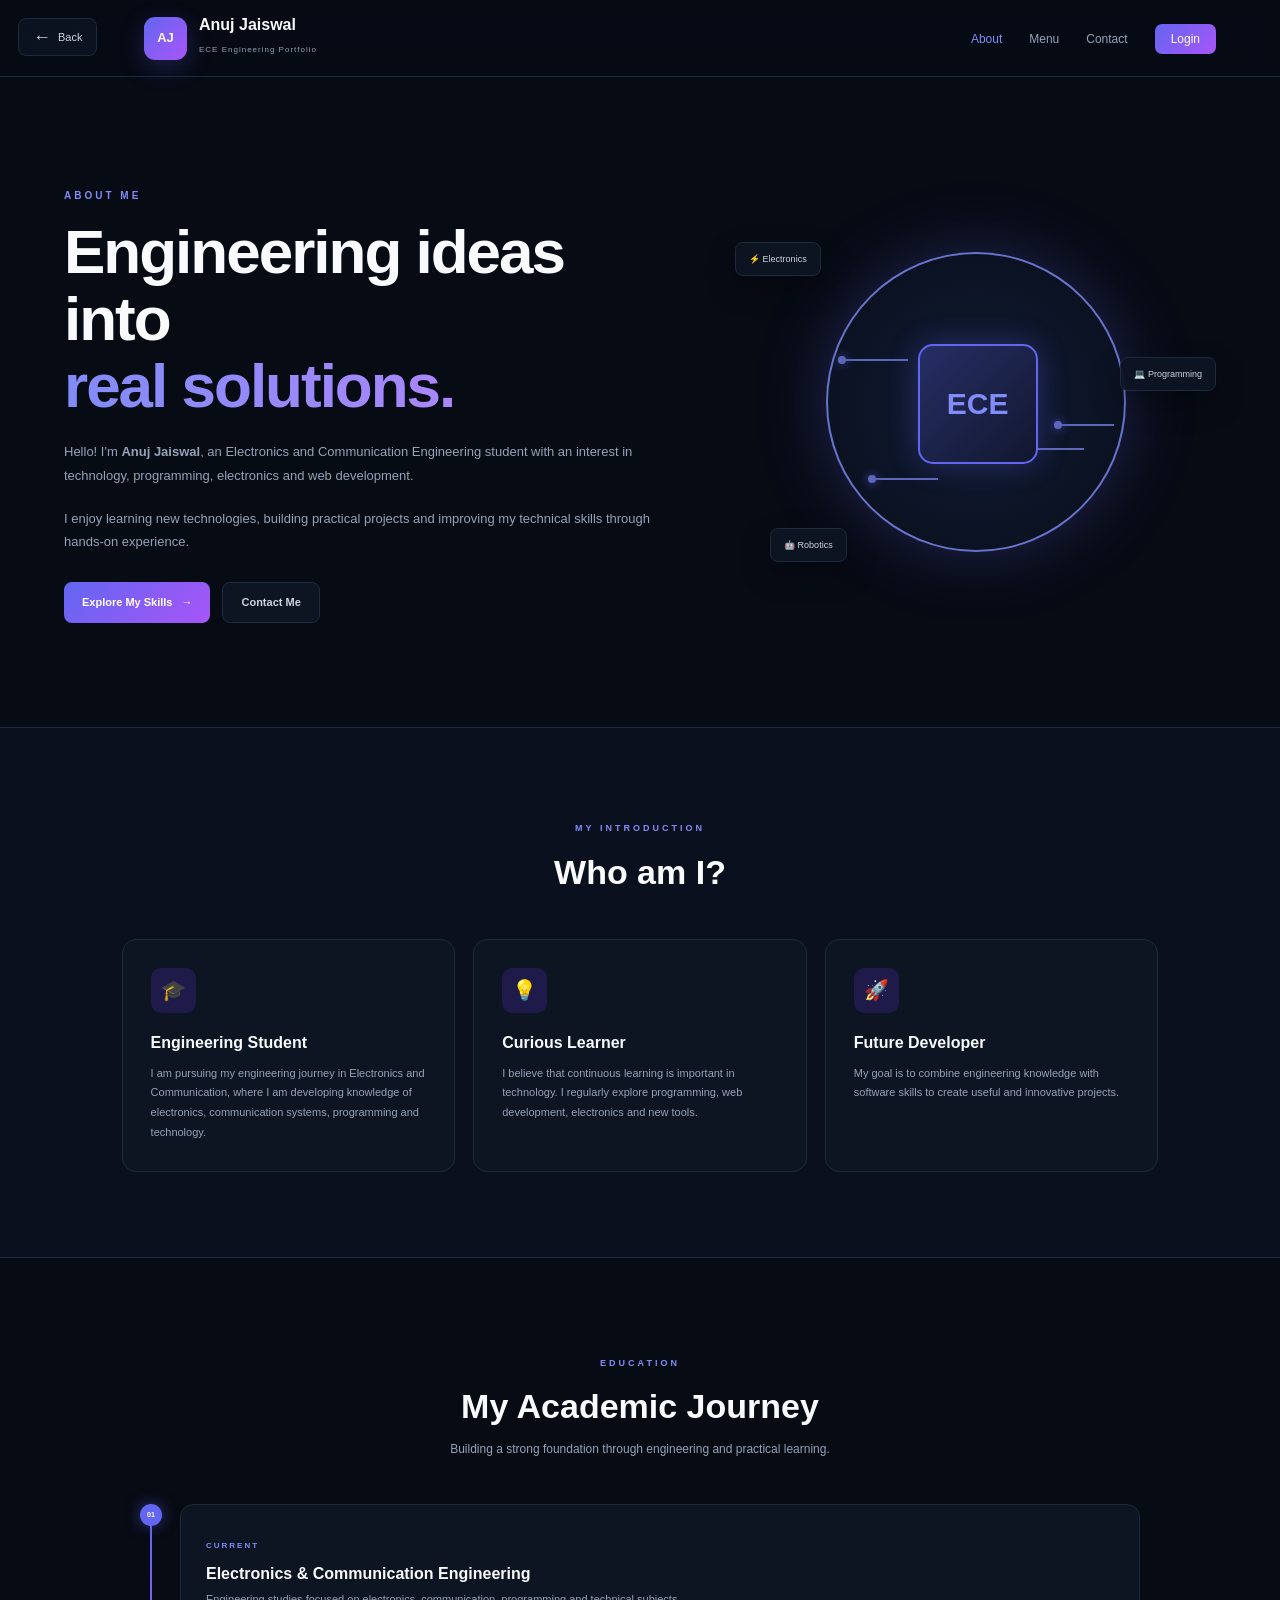
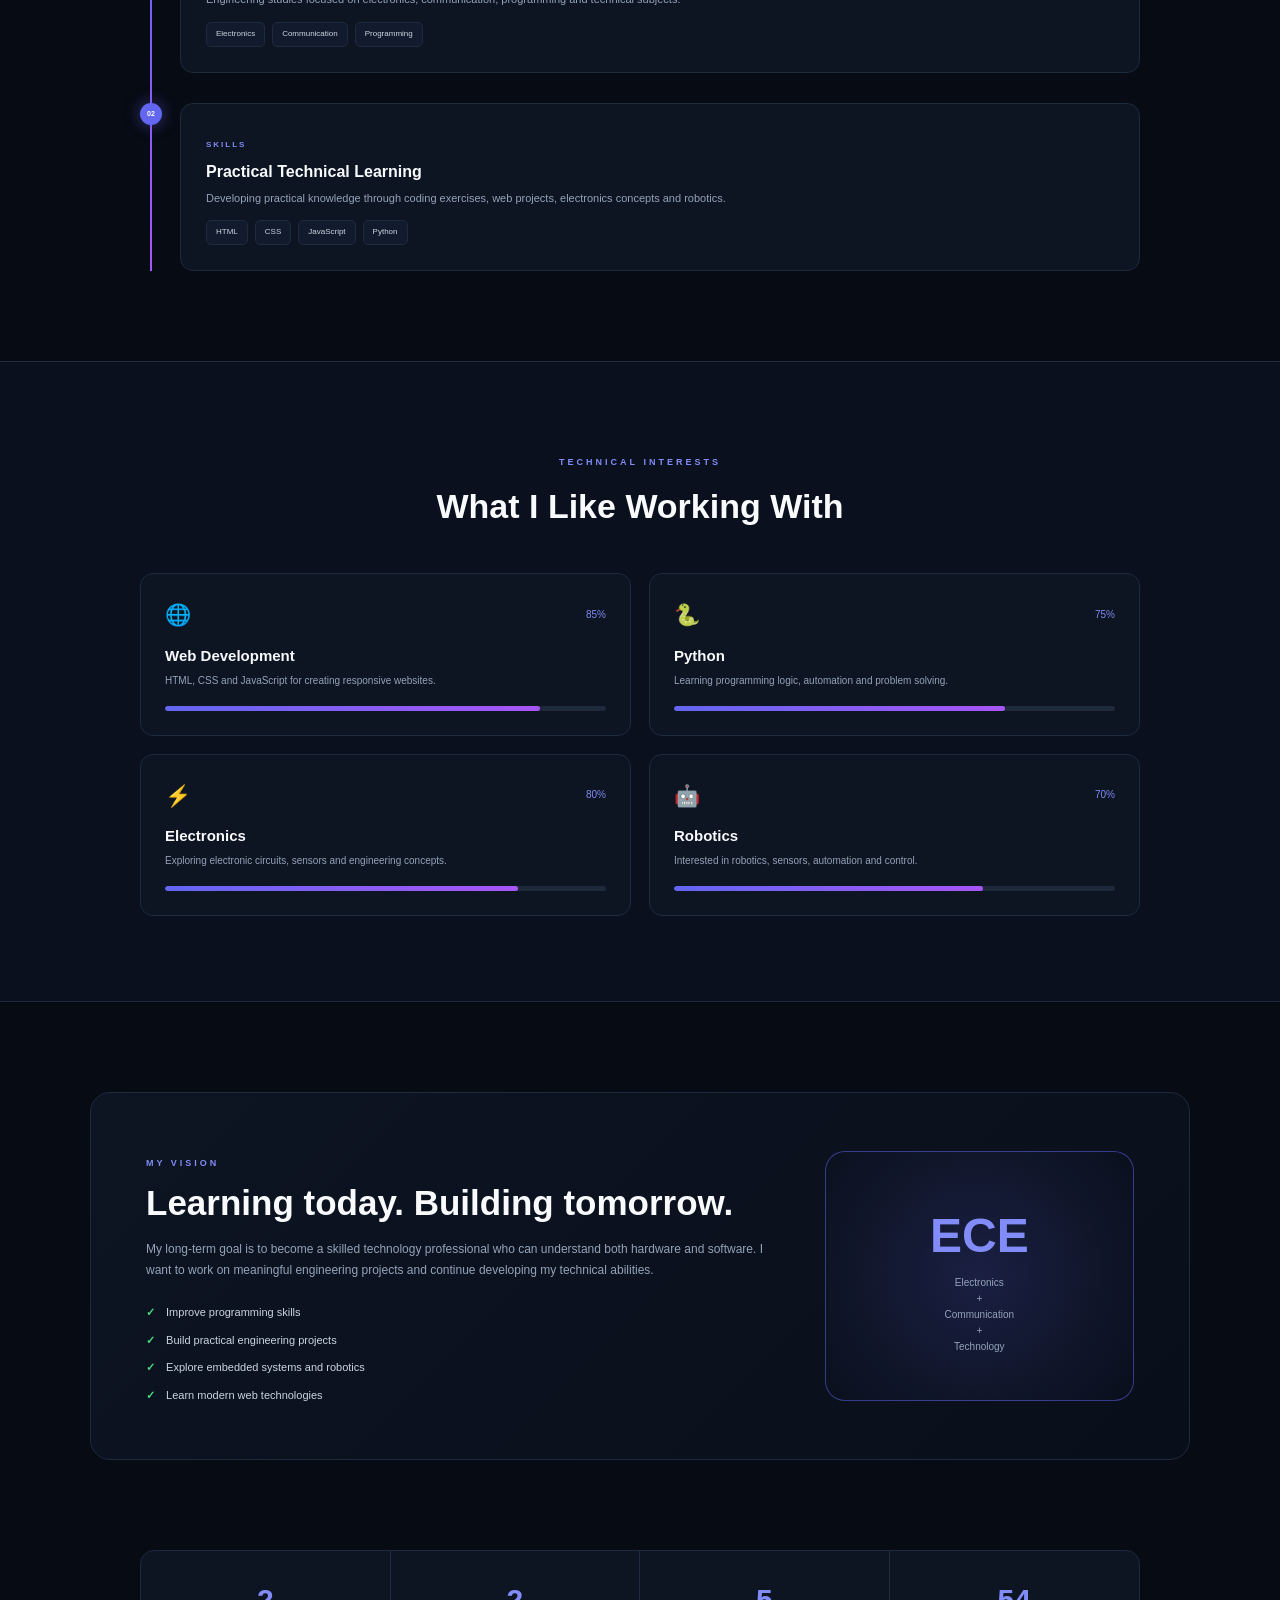
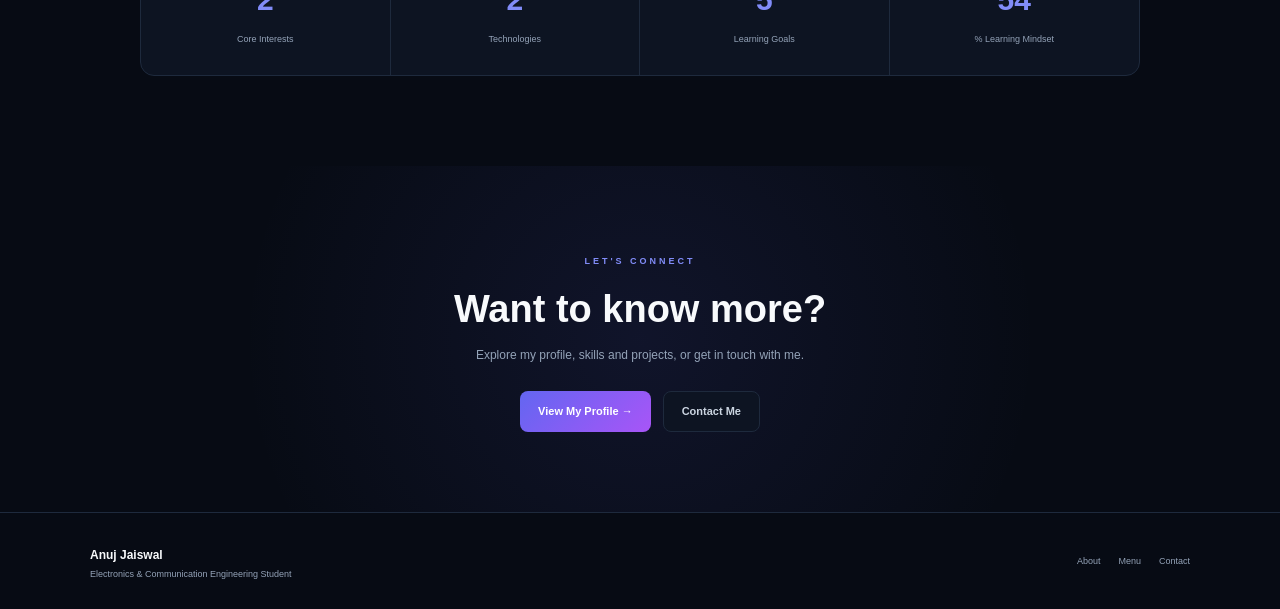
==== commit c7257163: "fixing css files" ====
--- a/about.html
+++ b/about.html
@@ -12,7 +12,7 @@
 
     <title>About | Anuj Jaiswal</title>
 
-    <link rel="stylesheet" href="style.css" />
+    <link rel="stylesheet" href="about.css" />
   </head>
 
   <body>
--- a/about.css
+++ b/about.css
@@ -0,0 +1,1650 @@
+/* =========================================
+   RESET
+========================================= */
+
+* {
+    margin: 0;
+    padding: 0;
+    box-sizing: border-box;
+}
+
+
+html {
+    scroll-behavior: smooth;
+}
+
+
+body {
+
+    font-family:
+        "Segoe UI",
+        Arial,
+        sans-serif;
+
+    background: #070b14;
+
+    color: #f8fafc;
+
+    line-height: 1.6;
+}
+
+
+/* =========================================
+   VARIABLES
+========================================= */
+
+:root {
+
+    --bg: #070b14;
+    --surface: #0d1422;
+    --surface2: #111b2d;
+    --border: #1e2a3d;
+
+    --primary: #6366f1;
+    --primary-light: #818cf8;
+    --purple: #a855f7;
+
+    --text: #f8fafc;
+    --muted: #94a3b8;
+
+}
+
+
+/* =========================================
+   BACK BUTTON
+========================================= */
+
+.back-button {
+
+    position: fixed;
+
+    top: 18px;
+    left: 18px;
+
+    z-index: 2000;
+
+    display: flex;
+
+    align-items: center;
+
+    gap: 7px;
+
+    padding: 9px 14px;
+
+    border: 1px solid var(--border);
+
+    border-radius: 8px;
+
+    background:
+        rgba(13, 20, 34, 0.9);
+
+    backdrop-filter: blur(10px);
+
+    color: #cbd5e1;
+
+    font-size: 11px;
+
+    cursor: pointer;
+
+    transition: 0.25s;
+}
+
+
+.back-button span:first-child {
+
+    font-size: 18px;
+
+    line-height: 1;
+}
+
+
+.back-button:hover {
+
+    color: white;
+
+    border-color: var(--primary);
+
+    background: var(--primary);
+
+    transform: translateX(-3px);
+
+}
+
+
+/* =========================================
+   HEADER
+========================================= */
+
+.header {
+
+    position: sticky;
+
+    top: 0;
+
+    z-index: 1000;
+
+    background:
+        rgba(7, 11, 20, 0.9);
+
+    backdrop-filter: blur(15px);
+
+    border-bottom:
+        1px solid var(--border);
+}
+
+
+.navbar {
+
+    width: min(1200px, 90%);
+
+    height: 76px;
+
+    margin: auto;
+
+    display: flex;
+
+    align-items: center;
+
+    justify-content: space-between;
+}
+
+
+.brand {
+
+    display: flex;
+
+    align-items: center;
+
+    gap: 12px;
+
+    margin-left: 80px;
+}
+
+
+.brand-logo {
+
+    width: 43px;
+
+    height: 43px;
+
+    border-radius: 11px;
+
+    display: flex;
+
+    align-items: center;
+
+    justify-content: center;
+
+    font-size: 13px;
+
+    font-weight: 800;
+
+    background:
+        linear-gradient(
+            135deg,
+            var(--primary),
+            var(--purple)
+        );
+
+    box-shadow:
+        0 8px 25px
+        rgba(99, 102, 241, .25);
+}
+
+
+.brand h1 {
+
+    font-size: 16px;
+
+    line-height: 1.1;
+}
+
+
+.brand small {
+
+    color: var(--muted);
+
+    font-size: 8px;
+
+    letter-spacing: 1px;
+}
+
+
+.nav-links {
+
+    list-style: none;
+
+    display: flex;
+
+    align-items: center;
+
+    gap: 27px;
+}
+
+
+.nav-links a {
+
+    color: var(--muted);
+
+    text-decoration: none;
+
+    font-size: 12px;
+
+    transition: .2s;
+}
+
+
+.nav-links a:hover,
+.nav-links a.active {
+
+    color: var(--primary-light);
+}
+
+
+.login-link {
+
+    padding: 8px 16px;
+
+    border-radius: 7px;
+
+    color: white !important;
+
+    background:
+        linear-gradient(
+            135deg,
+            var(--primary),
+            var(--purple)
+        );
+}
+
+
+.menu-toggle {
+
+    display: none;
+
+    border: none;
+
+    background: none;
+
+    color: white;
+
+    font-size: 24px;
+
+    cursor: pointer;
+}
+
+
+/* =========================================
+   HERO
+========================================= */
+
+.about-hero {
+
+    width: min(1200px, 90%);
+
+    min-height: 650px;
+
+    margin: auto;
+
+    display: grid;
+
+    grid-template-columns: 1fr .8fr;
+
+    align-items: center;
+
+    gap: 70px;
+}
+
+
+.section-label {
+
+    color: var(--primary-light);
+
+    font-size: 10px;
+
+    letter-spacing: 3px;
+
+    font-weight: 700;
+}
+
+
+.hero-text h2 {
+
+    margin-top: 13px;
+
+    font-size:
+        clamp(40px, 5vw, 62px);
+
+    line-height: 1.08;
+
+    letter-spacing: -2px;
+}
+
+
+.hero-text h2 span {
+
+    display: block;
+
+    background:
+        linear-gradient(
+            90deg,
+            #818cf8,
+            #c084fc
+        );
+
+    color: transparent;
+
+    background-clip: text;
+
+    -webkit-background-clip: text;
+}
+
+
+.hero-text p {
+
+    max-width: 650px;
+
+    margin-top: 20px;
+
+    color: var(--muted);
+
+    font-size: 13px;
+
+    line-height: 1.8;
+}
+
+
+.hero-buttons {
+
+    display: flex;
+
+    gap: 12px;
+
+    margin-top: 28px;
+}
+
+
+.primary-btn,
+.secondary-btn {
+
+    display: inline-flex;
+
+    align-items: center;
+
+    justify-content: center;
+
+    gap: 9px;
+
+    padding: 11px 18px;
+
+    border-radius: 8px;
+
+    text-decoration: none;
+
+    font-size: 11px;
+
+    font-weight: 700;
+
+    transition: .25s;
+}
+
+
+.primary-btn {
+
+    color: white;
+
+    background:
+        linear-gradient(
+            135deg,
+            var(--primary),
+            var(--purple)
+        );
+}
+
+
+.primary-btn:hover {
+
+    transform: translateY(-3px);
+
+    box-shadow:
+        0 12px 30px
+        rgba(99, 102, 241, .25);
+}
+
+
+.secondary-btn {
+
+    color: #cbd5e1;
+
+    border:
+        1px solid var(--border);
+
+    background: var(--surface);
+}
+
+
+.secondary-btn:hover {
+
+    color: white;
+
+    border-color: var(--primary);
+
+    transform: translateY(-3px);
+}
+
+
+/* =========================================
+   ECE VISUAL
+========================================= */
+
+.about-visual {
+
+    position: relative;
+
+    height: 450px;
+
+    display: flex;
+
+    justify-content: center;
+
+    align-items: center;
+}
+
+
+.visual-glow {
+
+    position: absolute;
+
+    width: 360px;
+
+    height: 360px;
+
+    border-radius: 50%;
+
+    background:
+        radial-gradient(
+            circle,
+            rgba(99, 102, 241, .2),
+            transparent 65%
+        );
+}
+
+
+.ece-circle {
+
+    position: relative;
+
+    width: 300px;
+
+    height: 300px;
+
+    border-radius: 50%;
+
+    border:
+        2px solid
+        rgba(129, 140, 248, .8);
+
+    background:
+        radial-gradient(
+            circle,
+            #111b35,
+            #090e1a
+        );
+
+    box-shadow:
+        0 0 70px
+        rgba(99, 102, 241, .25);
+}
+
+
+.chip {
+
+    position: absolute;
+
+    width: 120px;
+
+    height: 120px;
+
+    left: 90px;
+
+    top: 90px;
+
+    display: flex;
+
+    align-items: center;
+
+    justify-content: center;
+
+    background:
+        linear-gradient(
+            135deg,
+            #272e65,
+            #11172e
+        );
+
+    border:
+        2px solid var(--primary);
+
+    border-radius: 15px;
+
+    box-shadow:
+        0 0 30px
+        rgba(99, 102, 241, .3);
+}
+
+
+.chip span {
+
+    font-size: 30px;
+
+    font-weight: 900;
+
+    color: var(--primary-light);
+}
+
+
+.circuit {
+
+    position: absolute;
+
+    height: 2px;
+
+    background: var(--primary-light);
+
+    opacity: .7;
+}
+
+
+.circuit::after {
+
+    content: "";
+
+    position: absolute;
+
+    width: 8px;
+
+    height: 8px;
+
+    border-radius: 50%;
+
+    background: var(--primary-light);
+
+    top: -3px;
+
+    box-shadow:
+        0 0 10px var(--primary);
+}
+
+
+.circuit-1 {
+
+    width: 70px;
+
+    left: 10px;
+
+    top: 105px;
+}
+
+
+.circuit-2 {
+
+    width: 60px;
+
+    right: 10px;
+
+    top: 170px;
+}
+
+
+.circuit-3 {
+
+    width: 70px;
+
+    left: 40px;
+
+    bottom: 70px;
+}
+
+
+.circuit-4 {
+
+    width: 60px;
+
+    right: 40px;
+
+    bottom: 100px;
+}
+
+
+.floating-tech {
+
+    position: absolute;
+
+    padding: 9px 13px;
+
+    border-radius: 8px;
+
+    background:
+        rgba(13, 20, 34, .95);
+
+    border:
+        1px solid var(--border);
+
+    color: #cbd5e1;
+
+    font-size: 9px;
+
+    box-shadow:
+        0 12px 30px
+        rgba(0, 0, 0, .3);
+}
+
+
+.tech-1 {
+
+    top: 65px;
+
+    left: 0;
+}
+
+
+.tech-2 {
+
+    right: 0;
+
+    top: 180px;
+}
+
+
+.tech-3 {
+
+    bottom: 65px;
+
+    left: 35px;
+}
+
+
+/* =========================================
+   SECTION HEADING
+========================================= */
+
+.section-heading {
+
+    text-align: center;
+
+    max-width: 650px;
+
+    margin: auto;
+}
+
+
+.section-heading span {
+
+    color: var(--primary-light);
+
+    font-size: 9px;
+
+    letter-spacing: 3px;
+
+    font-weight: 700;
+}
+
+
+.section-heading h2 {
+
+    margin: 6px 0;
+
+    font-size: 34px;
+}
+
+
+.section-heading p {
+
+    color: var(--muted);
+
+    font-size: 12px;
+}
+
+
+/* =========================================
+   INTRO
+========================================= */
+
+.intro-section {
+
+    padding: 85px 5%;
+
+    background: #0a101d;
+
+    border-top:
+        1px solid var(--border);
+
+    border-bottom:
+        1px solid var(--border);
+}
+
+
+.intro-grid {
+
+    width: min(1100px, 90%);
+
+    margin: 40px auto 0;
+
+    display: grid;
+
+    grid-template-columns:
+        repeat(3, 1fr);
+
+    gap: 18px;
+}
+
+
+.intro-card {
+
+    padding: 28px;
+
+    border:
+        1px solid var(--border);
+
+    border-radius: 14px;
+
+    background: var(--surface);
+
+    transition: .3s;
+}
+
+
+.intro-card:hover {
+
+    transform: translateY(-6px);
+
+    border-color:
+        rgba(99, 102, 241, .6);
+}
+
+
+.card-icon {
+
+    width: 45px;
+
+    height: 45px;
+
+    display: flex;
+
+    align-items: center;
+
+    justify-content: center;
+
+    background: #1e1b4b;
+
+    border-radius: 10px;
+
+    font-size: 20px;
+
+    margin-bottom: 17px;
+}
+
+
+.intro-card h3 {
+
+    font-size: 16px;
+
+    margin-bottom: 8px;
+}
+
+
+.intro-card p {
+
+    color: var(--muted);
+
+    font-size: 11px;
+
+    line-height: 1.8;
+}
+
+
+/* =========================================
+   EDUCATION
+========================================= */
+
+.education-section {
+
+    width: min(1000px, 90%);
+
+    margin: 90px auto;
+}
+
+
+.timeline {
+
+    position: relative;
+
+    margin-top: 45px;
+
+    padding-left: 40px;
+}
+
+
+.timeline::before {
+
+    content: "";
+
+    position: absolute;
+
+    left: 10px;
+
+    top: 0;
+
+    bottom: 0;
+
+    width: 2px;
+
+    background:
+        linear-gradient(
+            var(--primary),
+            var(--purple)
+        );
+}
+
+
+.timeline-item {
+
+    position: relative;
+
+    margin-bottom: 30px;
+}
+
+
+.timeline-dot {
+
+    position: absolute;
+
+    left: -40px;
+
+    width: 22px;
+
+    height: 22px;
+
+    display: flex;
+
+    align-items: center;
+
+    justify-content: center;
+
+    border-radius: 50%;
+
+    background: var(--primary);
+
+    color: white;
+
+    font-size: 7px;
+
+    font-weight: bold;
+
+    box-shadow:
+        0 0 15px
+        rgba(99, 102, 241, .5);
+}
+
+
+.timeline-content {
+
+    padding: 25px;
+
+    border:
+        1px solid var(--border);
+
+    border-radius: 13px;
+
+    background: var(--surface);
+}
+
+
+.timeline-content > span {
+
+    color: var(--primary-light);
+
+    font-size: 8px;
+
+    letter-spacing: 2px;
+
+    font-weight: 700;
+}
+
+
+.timeline-content h3 {
+
+    font-size: 16px;
+
+    margin: 5px 0;
+}
+
+
+.timeline-content p {
+
+    color: var(--muted);
+
+    font-size: 11px;
+}
+
+
+.tags {
+
+    display: flex;
+
+    flex-wrap: wrap;
+
+    gap: 7px;
+
+    margin-top: 13px;
+}
+
+
+.tags span {
+
+    padding: 5px 9px;
+
+    border-radius: 5px;
+
+    background: var(--surface2);
+
+    border:
+        1px solid var(--border);
+
+    color: #cbd5e1;
+
+    font-size: 8px;
+}
+
+
+/* =========================================
+   SKILLS
+========================================= */
+
+.skills-section {
+
+    padding: 85px 5%;
+
+    background: #0a101d;
+
+    border-top:
+        1px solid var(--border);
+
+    border-bottom:
+        1px solid var(--border);
+}
+
+
+.skills-grid {
+
+    width: min(1000px, 90%);
+
+    margin: 40px auto 0;
+
+    display: grid;
+
+    grid-template-columns:
+        repeat(2, 1fr);
+
+    gap: 18px;
+}
+
+
+.skill-card {
+
+    padding: 24px;
+
+    border:
+        1px solid var(--border);
+
+    border-radius: 13px;
+
+    background: var(--surface);
+}
+
+
+.skill-top {
+
+    display: flex;
+
+    justify-content: space-between;
+
+    align-items: center;
+
+    color: var(--primary-light);
+
+    font-size: 10px;
+}
+
+
+.skill-icon {
+
+    font-size: 21px;
+}
+
+
+.skill-card h3 {
+
+    font-size: 15px;
+
+    margin: 12px 0 5px;
+}
+
+
+.skill-card p {
+
+    color: var(--muted);
+
+    font-size: 10px;
+}
+
+
+.progress {
+
+    height: 5px;
+
+    margin-top: 17px;
+
+    border-radius: 10px;
+
+    background: #1e293b;
+
+    overflow: hidden;
+}
+
+
+.progress-bar {
+
+    height: 100%;
+
+    width: 0;
+
+    border-radius: 10px;
+
+    background:
+        linear-gradient(
+            90deg,
+            var(--primary),
+            var(--purple)
+        );
+
+    transition:
+        width 1.2s ease;
+}
+
+
+/* =========================================
+   GOALS
+========================================= */
+
+.goals-section {
+
+    width: min(1100px, 90%);
+
+    margin: 90px auto;
+
+    padding: 55px;
+
+    display: grid;
+
+    grid-template-columns: 1fr .5fr;
+
+    gap: 60px;
+
+    align-items: center;
+
+    border:
+        1px solid var(--border);
+
+    border-radius: 20px;
+
+    background:
+        linear-gradient(
+            135deg,
+            #0d1422,
+            #090f1a
+        );
+}
+
+
+.goals-content > span {
+
+    color: var(--primary-light);
+
+    font-size: 9px;
+
+    letter-spacing: 3px;
+
+    font-weight: 700;
+}
+
+
+.goals-content h2 {
+
+    font-size: 35px;
+
+    line-height: 1.2;
+
+    margin: 8px 0 15px;
+}
+
+
+.goals-content > p {
+
+    color: var(--muted);
+
+    font-size: 12px;
+
+    line-height: 1.8;
+}
+
+
+.goal-list {
+
+    display: grid;
+
+    gap: 10px;
+
+    margin-top: 22px;
+}
+
+
+.goal-list div {
+
+    color: #cbd5e1;
+
+    font-size: 11px;
+}
+
+
+.goal-list span {
+
+    color: #4ade80;
+
+    margin-right: 8px;
+
+    font-weight: bold;
+}
+
+
+.goal-box {
+
+    height: 250px;
+
+    display: flex;
+
+    flex-direction: column;
+
+    align-items: center;
+
+    justify-content: center;
+
+    text-align: center;
+
+    border:
+        1px solid
+        rgba(99, 102, 241, .5);
+
+    border-radius: 20px;
+
+    background:
+        radial-gradient(
+            circle,
+            rgba(99, 102, 241, .18),
+            transparent
+        );
+}
+
+
+.goal-number {
+
+    font-size: 48px;
+
+    font-weight: 900;
+
+    color: var(--primary-light);
+}
+
+
+.goal-box p {
+
+    color: var(--muted);
+
+    font-size: 10px;
+}
+
+
+/* =========================================
+   STATS
+========================================= */
+
+.stats-section {
+
+    width: min(1000px, 90%);
+
+    margin: 0 auto 90px;
+
+    display: grid;
+
+    grid-template-columns:
+        repeat(4, 1fr);
+
+    border:
+        1px solid var(--border);
+
+    border-radius: 14px;
+
+    overflow: hidden;
+
+    background: var(--surface);
+}
+
+
+.stat {
+
+    padding: 25px;
+
+    text-align: center;
+
+    border-right:
+        1px solid var(--border);
+}
+
+
+.stat:last-child {
+
+    border-right: none;
+}
+
+
+.stat strong {
+
+    display: block;
+
+    color: var(--primary-light);
+
+    font-size: 30px;
+}
+
+
+.stat span {
+
+    color: var(--muted);
+
+    font-size: 9px;
+}
+
+
+/* =========================================
+   CTA
+========================================= */
+
+.about-cta {
+
+    padding: 80px 20px;
+
+    text-align: center;
+
+    background:
+        radial-gradient(
+            circle,
+            rgba(99, 102, 241, .1),
+            transparent 60%
+        );
+}
+
+
+.about-cta > span {
+
+    color: var(--primary-light);
+
+    font-size: 9px;
+
+    letter-spacing: 3px;
+
+    font-weight: 700;
+}
+
+
+.about-cta h2 {
+
+    font-size: 38px;
+
+    margin: 7px 0;
+}
+
+
+.about-cta p {
+
+    color: var(--muted);
+
+    font-size: 12px;
+}
+
+
+.cta-buttons {
+
+    display: flex;
+
+    justify-content: center;
+
+    gap: 12px;
+
+    margin-top: 25px;
+}
+
+
+/* =========================================
+   FOOTER
+========================================= */
+
+footer {
+
+    border-top:
+        1px solid var(--border);
+
+    padding: 28px 0;
+}
+
+
+.footer-content {
+
+    width: min(1100px, 90%);
+
+    margin: auto;
+
+    display: flex;
+
+    align-items: center;
+
+    justify-content: space-between;
+}
+
+
+.footer-content strong {
+
+    font-size: 12px;
+}
+
+
+.footer-content p {
+
+    color: var(--muted);
+
+    font-size: 9px;
+}
+
+
+.footer-links {
+
+    display: flex;
+
+    gap: 18px;
+}
+
+
+.footer-links a {
+
+    color: var(--muted);
+
+    text-decoration: none;
+
+    font-size: 9px;
+}
+
+
+.footer-links a:hover {
+
+    color: white;
+}
+
+
+/* =========================================
+   RESPONSIVE
+========================================= */
+
+@media (max-width: 850px) {
+
+    .brand {
+
+        margin-left: 65px;
+    }
+
+
+    .nav-links {
+
+        display: none;
+
+        position: absolute;
+
+        top: 76px;
+
+        left: 0;
+
+        width: 100%;
+
+        padding: 25px;
+
+        flex-direction: column;
+
+        background: #0b1120;
+
+        border-bottom:
+            1px solid var(--border);
+    }
+
+
+    .nav-links.show {
+
+        display: flex;
+    }
+
+
+    .menu-toggle {
+
+        display: block;
+    }
+
+
+    .about-hero {
+
+        grid-template-columns: 1fr;
+
+        text-align: center;
+
+        padding: 70px 0;
+    }
+
+
+    .hero-text p {
+
+        margin-left: auto;
+
+        margin-right: auto;
+    }
+
+
+    .hero-buttons {
+
+        justify-content: center;
+    }
+
+
+    .about-visual {
+
+        height: 380px;
+    }
+
+
+    .intro-grid {
+
+        grid-template-columns: 1fr;
+    }
+
+
+    .goals-section {
+
+        grid-template-columns: 1fr;
+
+        padding: 35px;
+
+        text-align: center;
+    }
+
+
+    .goal-list {
+
+        text-align: left;
+
+        width: max-content;
+
+        max-width: 100%;
+
+        margin-left: auto;
+
+        margin-right: auto;
+    }
+
+
+    .skills-grid {
+
+        grid-template-columns: 1fr;
+    }
+
+
+    .stats-section {
+
+        grid-template-columns:
+            repeat(2, 1fr);
+    }
+
+
+    .stat:nth-child(2) {
+
+        border-right: none;
+    }
+
+
+    .stat:nth-child(-n+2) {
+
+        border-bottom:
+            1px solid var(--border);
+    }
+
+
+    .footer-content {
+
+        flex-direction: column;
+
+        gap: 15px;
+
+        text-align: center;
+    }
+
+}
+
+
+@media (max-width: 500px) {
+
+    .back-button {
+
+        top: 12px;
+
+        left: 10px;
+
+        padding: 7px 10px;
+    }
+
+
+    .brand {
+
+        margin-left: 55px;
+    }
+
+
+    .brand h1 {
+
+        font-size: 13px;
+    }
+
+
+    .brand small {
+
+        display: none;
+    }
+
+
+    .hero-text h2 {
+
+        font-size: 40px;
+    }
+
+
+    .hero-buttons {
+
+        flex-direction: column;
+    }
+
+
+    .ece-circle {
+
+        width: 250px;
+
+        height: 250px;
+    }
+
+
+    .chip {
+
+        width: 100px;
+
+        height: 100px;
+
+        left: 73px;
+
+        top: 73px;
+    }
+
+
+    .chip span {
+
+        font-size: 24px;
+    }
+
+
+    .floating-tech {
+
+        font-size: 8px;
+    }
+
+
+    .tech-1 {
+
+        left: -5px;
+    }
+
+
+    .tech-2 {
+
+        right: -5px;
+    }
+
+
+    .tech-3 {
+
+        left: 5px;
+    }
+
+
+    .goals-content h2 {
+
+        font-size: 28px;
+    }
+
+
+    .about-cta h2 {
+
+        font-size: 30px;
+    }
+
+}
